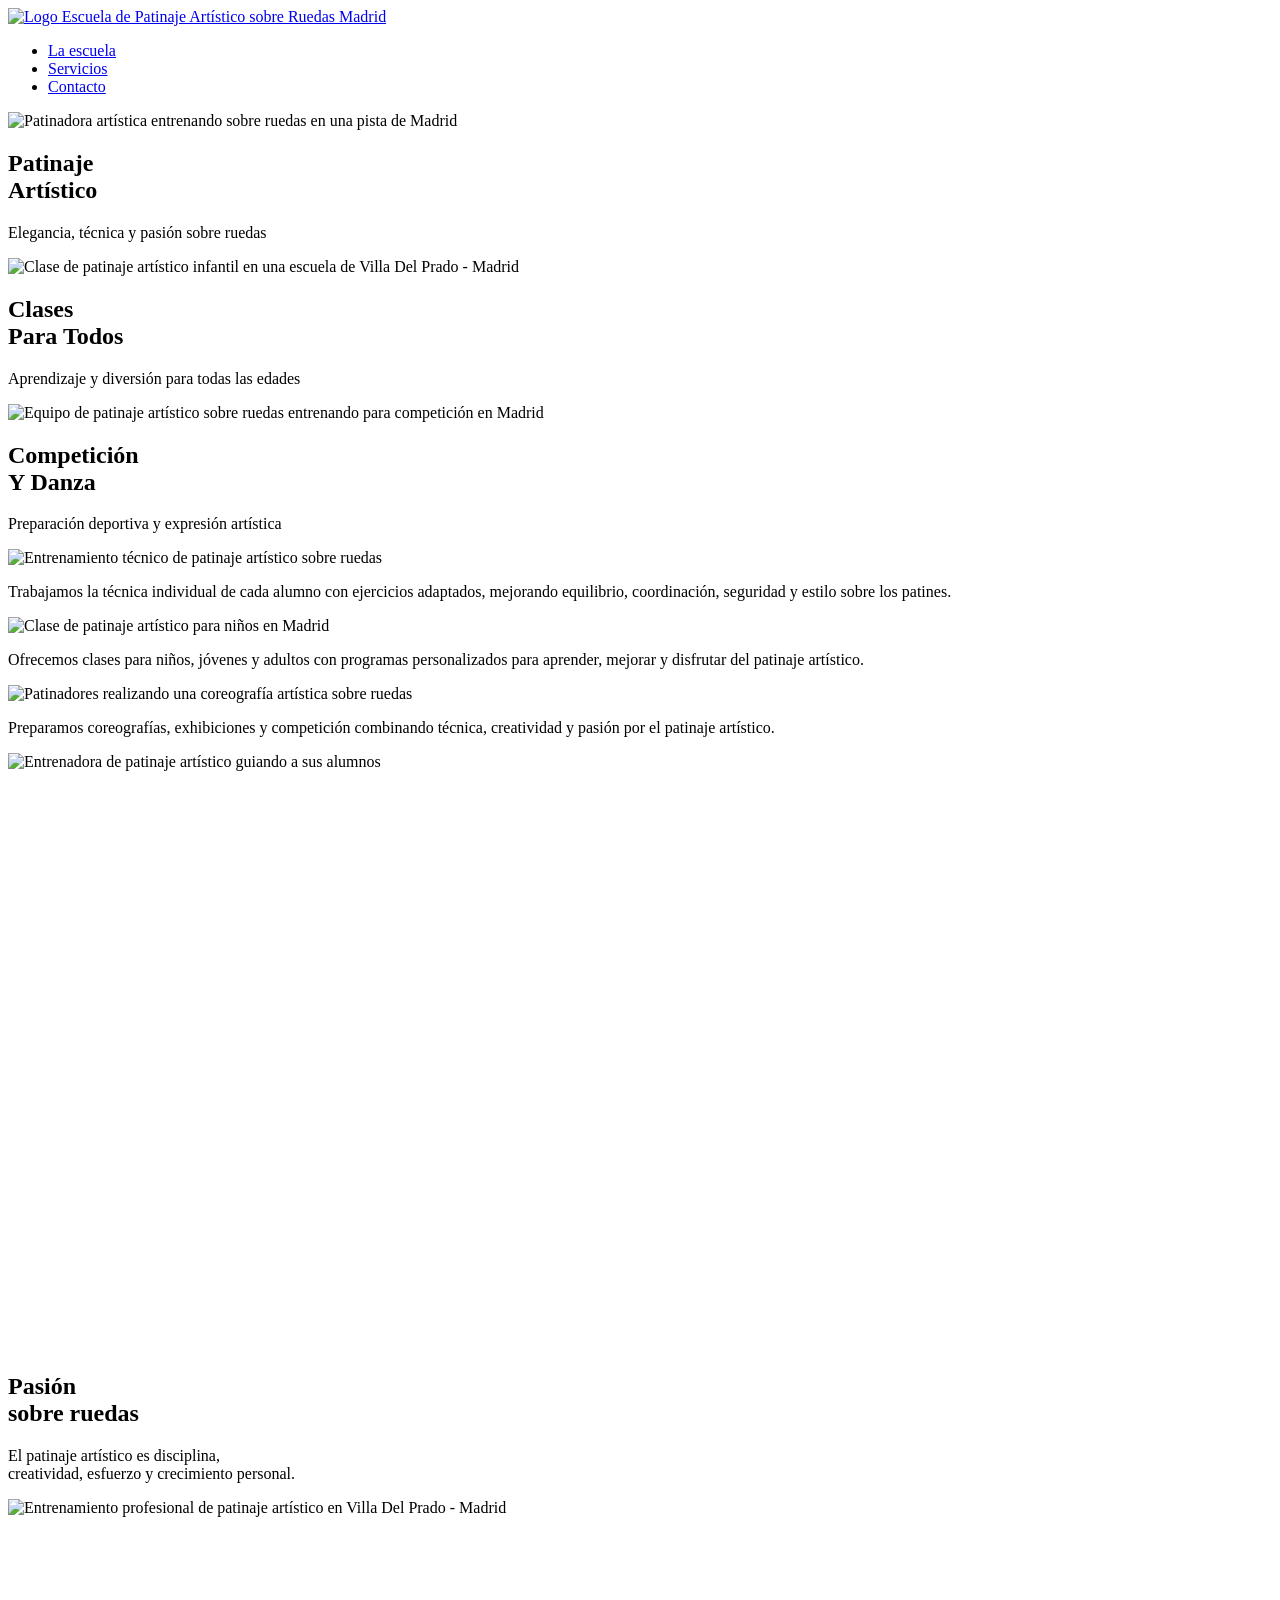
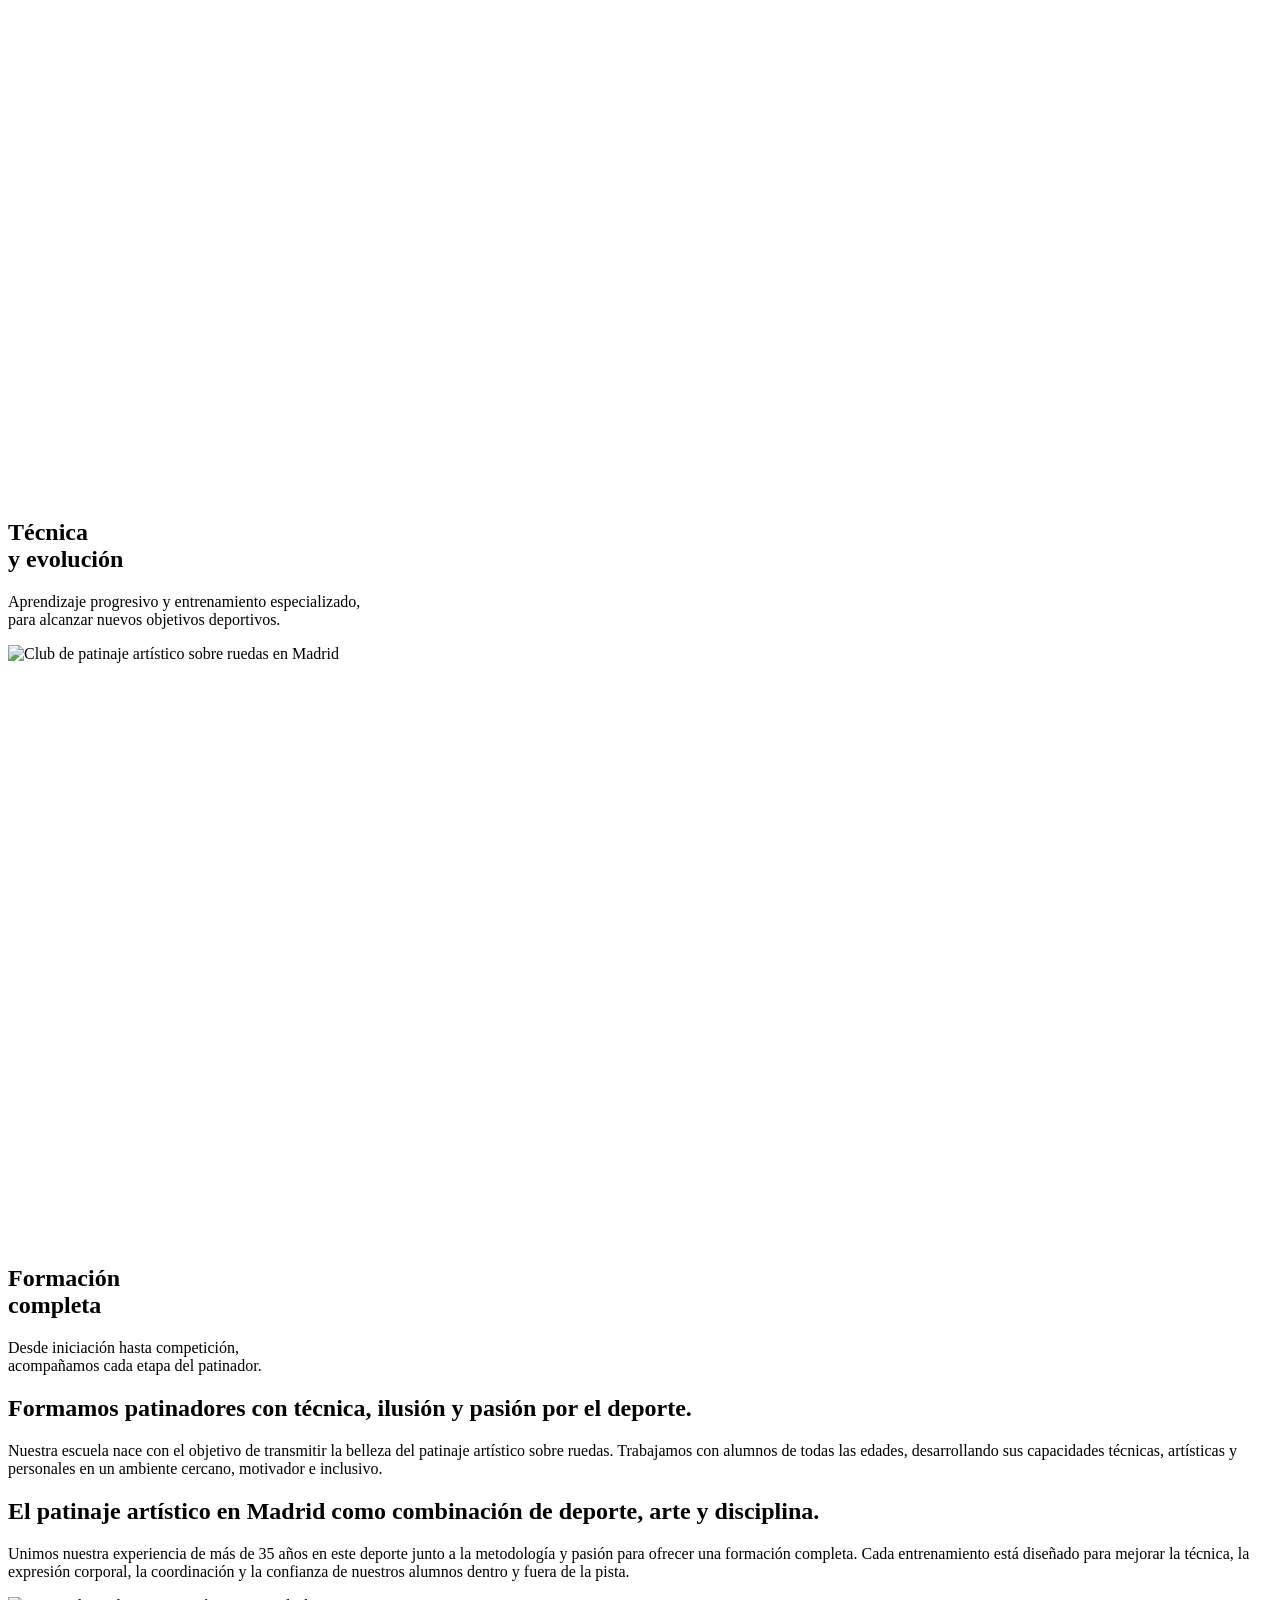
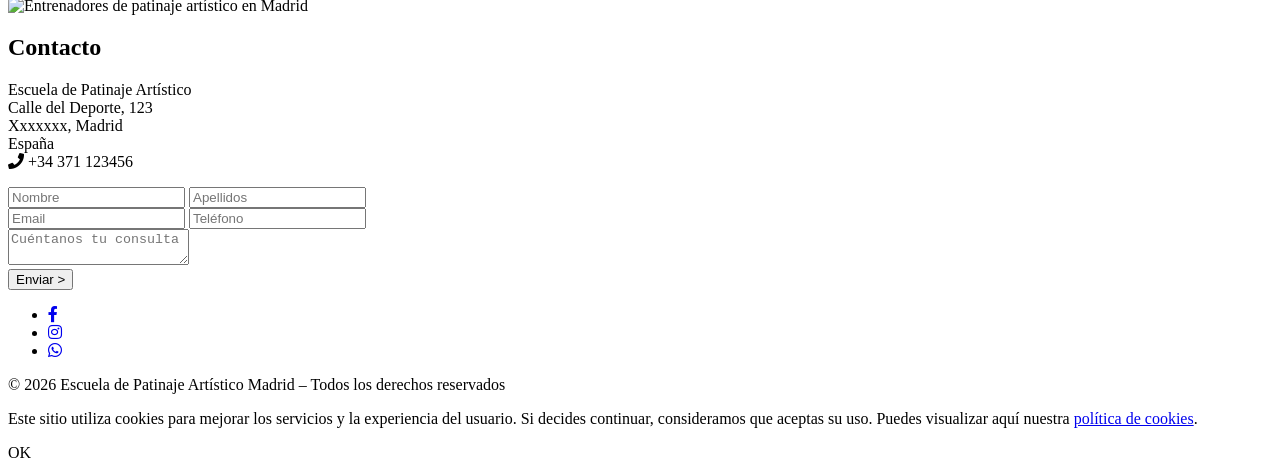
==== index.html @ 03739c68 "testi" ====
<!DOCTYPE html>
<html lang="es">

<head>
  <meta charset="UTF-8" />
  <meta name="description"
    content="Escuela de patinaje artístico sobre ruedas en Madrid especializada en clases para niños, jóvenes y adultos. Formación técnica, danza, competición y desarrollo deportivo en un ambiente profesional y familiar." />

  <!-- META TAG PER LINK      -->
  <meta property="og:title" content="Escuela de Patinaje Artístico sobre Ruedas - Madrid" />
  <meta property="og:description"
    content="Escuela de patinaje artístico sobre ruedas en Madrid especializada en clases para niños, jóvenes y adultos. Formación técnica, danza, competición y desarrollo deportivo." />

  <!-- Sostituisci questo con il link reale del tuo sito web -->
  <meta property="og:url" content="https://valentinocode.com/patinaje/" />

  <!-- Sostituisci questo con il link assoluto dell'immagine/logo che vuoi mostrare (Es. una foto 1200x630 pixel) -->
  <meta property="og:image"
    content="https://raw.githubusercontent.com/Vamusmart/patinaje/refs/heads/main/images/link_image.webp" />

  <meta property="og:type" content="website" />
  <meta property="og:image:type" content="image/webp" />
  <meta property="og:image:width" content="1200" />
  <meta property="og:image:height" content="630" />
  <!-- ========================================== -->

  <meta name="viewport" content="width=device-width, initial-scale=1.0" />
  <title>Escuela de Patinaje Artístico sobre Ruedas Madrid</title>
  <link rel="shortcut icon" type="image/x-icon" href="./images/logo.ico" />
  <link rel="preload" as="image" href="images/slide-one-768.webp" imagesrcset="
      images/slide-one-768.webp 768w,
      images/slide-one-1024.webp 1024w,
      images/slide-one-1440.webp 1440w
    " imagesizes="100vw" />
  <link rel="preload" href="/fonts/Gotham-Bold.woff2" as="font" type="font/woff2" crossorigin>
  <!-- font awesome icon socials cdn link  -->
  <link rel="stylesheet" href="https://cdnjs.cloudflare.com/ajax/libs/font-awesome/5.15.3/css/all.min.css" media="print"
    onload="this.media='all'">
  <noscript>
    <link rel="stylesheet" href="https://cdnjs.cloudflare.com/ajax/libs/font-awesome/5.15.3/css/all.min.css">
  </noscript> <!-- custom css file link  -->
  <link rel="stylesheet" href="css/style.css">
</head>

<body>
  <!-- header section starts  -->
  <header id="navbar">
    <a href="#" class="logo">
      <img src="./images/logo_white-185.webp" srcset="
        ./images/logo_white-185.webp 1x,
        ./images/logo_white-370.webp 2x
      " width="185" height="41" alt="Logo Escuela de Patinaje Artístico sobre Ruedas Madrid" loading="eager"
        fetchpriority="high" />
    </a>
    <ul class="nav-links">
      <li><a href="#we">La escuela</a></li>
      <li><a href="#weare">Servicios</a></li>
      <li><a href="#contactus">Contacto</a></li>
    </ul>
    <div class="burger">
      <div class="line1"></div>
      <div class="line2"></div>
      <div class="line3"></div>
    </div>
  </header>
  <!-- header section ends -->

  <!-- main content starts -->
  <main>
    <!-- home section starts  -->
    <section class="home" id="home">
      <h1 class="sr-only">
        Escuela de patinaje artístico sobre ruedas en Madrid especializada en clases para niños,
        jóvenes y adultos, entrenamiento técnico, danza, expresión artística y preparación para competición.
      </h1>
      <div class="content">

        <!-- slides section starts  -->
        <section class="features" id="features">
          <div class="slideshow-container slider-container">

            <!-- SLIDE 1 -->
            <div class="mySlides fade active" style="opacity:1; visibility:visible;">
              <picture>
                <source type="image/webp" fetchpriority="high" srcset="
            images/slide-one-768.webp 768w,
            images/slide-one-1024.webp 1024w,
            images/slide-one-1440.webp 1440w
          " sizes="(max-width: 480px) 100vw,
                 (max-width: 1024px) 768px,
                 1440px" fetchpriority="high" />
                <img src="images/slide-one-1024.webp"
                  alt="Patinadora artística entrenando sobre ruedas en una pista de Madrid" width="1440" height="798"
                  fetchpriority="high" decoding="async" loading="eager" />
              </picture>
              <div class="text">
                <h2 class="titolo-stile">Patinaje<br /><span>Artístico</span></h2>
                <p class="testo-stile">Elegancia, técnica y pasión sobre ruedas</p>
              </div>
            </div>

            <!-- SLIDE 2 -->
            <div class="mySlides fade">
              <picture>
                <source type="image/webp" srcset="
            images/slide-two-768.webp 768w, 
            images/slide-two-1024.webp 1024w,
            images/slide-two-1440.webp 1440w
          " sizes="(max-width: 768px) 100vw,
                 (max-width: 1024px) 90vw,
                 900px" />
                <img src="images/slide-two-1024.webp"
                  alt="Clase de patinaje artístico infantil en una escuela de Villa Del Prado - Madrid" width="1440"
                  height="798" loading="lazy" />
              </picture>
              <div class="text">
                <h2 class="titolo-stile">Clases<br><span>Para Todos</span></h2>
                <p class="testo-stile">Aprendizaje y diversión para todas las edades</p>
              </div>
            </div>

            <!-- SLIDE 3 -->
            <div class="mySlides fade">
              <picture>
                <source type="image/webp" srcset="
            images/slide-three-768.webp 768w,
            images/slide-three-1024.webp 1024w,
            images/slide-three-1440.webp 1440w
          " sizes="(max-width: 768px) 100vw,
                 (max-width: 1024px) 90vw,
                 900px" />
                <img src="images/slide-three-1024.webp"
                  alt="Equipo de patinaje artístico sobre ruedas entrenando para competición en Madrid" width="1440"
                  height="798" fetchpriority="high" />
              </picture>
              <div class="text">
                <h2 class="titolo-stile">Competición<br><span>Y Danza</span></h2>
                <p class="testo-stile">Preparación deportiva y expresión artística</p>
              </div>
            </div>

            <!-- DOTS -->
            <div class="box-circles">
              <span class="dot" onclick="currentSlide(1)"></span>
              <span class="dot" onclick="currentSlide(2)"></span>
              <span class="dot" onclick="currentSlide(3)"></span>
            </div>

          </div>
        </section>
        <!-- slides section ends -->

        <!-- card section starts  -->
        <section class="card" id="card">
          <div class="box-container">
            <div class="box">
              <div class="box-pic">
                <picture>
                  <source srcset="./images/card-one.webp" type="image/webp" />
                  <img width="480" height="240" src="./images/card-one.jpg"
                    alt="Entrenamiento técnico de patinaje artístico sobre ruedas" loading="lazy" />
                </picture>
              </div>
              <div class="box-text">
                <p>Trabajamos la técnica individual de cada alumno con ejercicios adaptados,
                  mejorando equilibrio, coordinación, seguridad y estilo sobre los patines.
                </p>
              </div>
            </div>
            <div class="box">
              <div class="box-pic">
                <picture>
                  <source srcset="./images/card-two.webp" type="image/webp" />
                  <img width="480" height="240" src="./images/card-two.jpg"
                    alt="Clase de patinaje artístico para niños en Madrid" loading="lazy" />
                </picture>
              </div>
              <div class="box-text">
                <p>Ofrecemos clases para niños, jóvenes y adultos con programas personalizados
                  para aprender, mejorar y disfrutar del patinaje artístico.</p>
              </div>
            </div>
            <div class="box">
              <div class="box-pic">
                <picture>
                  <source srcset="./images/card-three.webp" type="image/webp" />
                  <img width="480" height="240" src="./images/card-three.jpg"
                    alt="Patinadores realizando una coreografía artística sobre ruedas" loading="lazy" />
                </picture>
              </div>
              <div class="box-text">
                <p>Preparamos coreografías, exhibiciones y competición combinando técnica,
                  creatividad y pasión por el patinaje artístico.</p>
              </div>
            </div>
          </div>
        </section>
        <!-- card section ends -->

        <!-- about columns section starts  -->
        <section class="about">
          <div class="column" id="weare">
            <div class="image">
              <picture>
                <source type="image/webp" srcset="
          images/banner-one-480.webp   480w,
          images/banner-one-768.webp   768w,
          images/banner-one-1440.webp 1440w
        " sizes="(max-width: 480px) 100vw, (max-width: 1024px) 768px, 1440px" />
                <img src="images/banner-one.jpg" alt="Entrenadora de patinaje artístico guiando a sus alumnos"
                  loading="lazy" width="1440" height="600" style="display: block" />
              </picture>
            </div>
            <div class="content">
              <h2 class="heading">Pasión<br />sobre ruedas</h2>
              <p>El patinaje artístico es disciplina,<br />
                <span>
                  creatividad, esfuerzo y crecimiento personal.</span>
              </p>
            </div>
          </div>

          <div class="column" id="wedo">
            <div class="image">
              <picture>
                <source type="image/webp" srcset="
          images/banner-two-480.webp   480w,
          images/banner-two-768.webp   768w,
          images/banner-two-1440.webp 1440w
        " sizes="(max-width: 480px) 100vw, (max-width: 1024px) 768px, 1440px" />
                <img src="images/banner-two.jpg"
                  alt="Entrenamiento profesional de patinaje artístico en Villa Del Prado - Madrid" loading="lazy"
                  width="1440" height="600" style="display: block" />
              </picture>
            </div>
            <div class="content">
              <h2 class="heading">Técnica<br />y evolución</h2>
              <p class="testo-wedo">Aprendizaje progresivo y entrenamiento especializado,<br />
                <span>
                  para alcanzar nuevos objetivos deportivos.</span>
              </p>
            </div>
          </div>

          <div class="column" id="careers">
            <div class="image">
              <picture>
                <source type="image/webp" srcset="
          images/banner-three-480.webp   480w,
          images/banner-three-768.webp   768w,
          images/banner-three-1440.webp 1440w
        " sizes="(max-width: 480px) 100vw, (max-width: 1024px) 768px, 1440px" />
                <img src="images/banner-three.jpg" alt="Club de patinaje artístico sobre ruedas en Madrid"
                  loading="lazy" width="1440" height="600" style="display: block" />
              </picture>
            </div>
            <div class="content">
              <h2 class="heading">Formación<br />completa</h2>
              <p>Desde iniciación hasta competición,<br />
                <span>
                  acompañamos cada etapa del patinador.</span>
              </p>
            </div>
          </div>
        </section>
        <!-- about columns section ends -->

        <!-- We section starts  -->
        <section class="container-ajx" id="we">
          <div class="flex-ajx">
            <section class="colajx mainajx">
              <div id="update">
                <h2>Formamos patinadores con técnica, ilusión y pasión por el deporte.
                </h2>
                <p>Nuestra escuela nace con el objetivo de transmitir la belleza del patinaje
                  artístico sobre ruedas. Trabajamos con alumnos de todas las edades,
                  desarrollando sus capacidades técnicas, artísticas y personales en un ambiente
                  cercano, motivador e inclusivo.
                </p>

                <h2>El patinaje artístico en Madrid como combinación de deporte, arte y disciplina.
                </h2>
                <p>Unimos nuestra experiencia de más de 35 años en este deporte junto a la metodología y pasión para ofrecer una formación completa.
                  Cada entrenamiento está diseñado para mejorar la técnica, la expresión corporal,
                  la coordinación y la confianza de nuestros alumnos dentro y fuera de la pista.</p>
              </div>
            </section>
            <aside class="colajx sidebar">
              <div class="image">
                <picture>
                  <source srcset="images/company.webp" type="image/webp" />
                  <img width="1440" height="600" src="images/company.jpg"
                    alt="Entrenadores de patinaje artístico en Madrid" loading="lazy" decoding="async" />
                </picture>
              </div>
            </aside>
          </div>
        </section>
        <!-- we are section ends -->

        <!-- contactUs section starts  -->
        <section class="contact" id="contactus">
          <div class="column">
            <div class="content">
              <h2 class="heading">Contacto</h2>
              <p>Escuela de Patinaje Artístico<br />
                <span>Calle del Deporte, 123</span><br />
                <span>Xxxxxxx, Madrid</span><br />
                <span>España</span><br />
                <span><i class="fa fa-phone"></i> +34 371 123456</span>
              </p>
            </div>
            <form autocomplete="on" name="contact-form" action="https://formsubmit.co/c38f33a49534356b8013b7cba85e7b29"
              method="POST">
              <input type="hidden" name="_captcha" value="false" />
              <input type="hidden" name="_next" value="https://valentinocode.com/patinaje/" />

              <div class="container">
                <div id="display_message"></div>

                <div class="login">
                  <input type="text" name="Nome" placeholder="Nombre" class="input" id="firstname" aria-label="Nome"
                    autocomplete="given-name" required />
                  <input type="text" name="Cognome" placeholder="Apellidos" class="input" id="lastname"
                    aria-label="Cognome" autocomplete="family-name" required />
                </div>

                <div class="email">
                  <input type="email" name="Email" placeholder="Email" class="input" id="email" aria-label="Email"
                    autocomplete="email" required />
                  <input type="tel" name="Telefono" placeholder="Teléfono" class="input" id="phone"
                    aria-label="Telefono" autocomplete="tel" required />
                  <input type="hidden" name="_subject" value="Nuevo mensaje - Escuela de Patinaje Artístico Madrid" />
                </div>

                <div class="msg">
                  <textarea class="area" name="Messaggio" placeholder="Cuéntanos tu consulta" id="message"
                    aria-label="Messaggio" autocomplete="off" required></textarea>
                </div>

                <div>
                  <button class="btn" type="submit" aria-label="Invia form contatti" onclick="sendContact();">Enviar
                    ></button>
                </div>
              </div>
            </form>
          </div>
      </div>
      </form>
      </div>
    </section>
    <!-- contact section ends -->

    </div>
    </section>
    <!-- home section ends -->
  </main>
  <!-- main content ends -->

  <!-- footer starts -->
  <div class="footer">
    <div class="box-container">
      <ul class="socials">
        <li>
          <a href="https://www.facebook.com/" title="Facebook" aria-label="Facebook" target="_blank"><i
              class="fab fa-facebook-f"></i></a>
        </li>
        <li>
          <a href="https://www.instagram.com/" title="Instagram" aria-label="Instagram" target="_blank"><i
              class="fab fa-instagram"></i></a>
        </li>
        <li>
          <a href="https://wa.me/+393793525844" title="WhatsApp" aria-label="WhatsApp" target="_blank"><i
              class="fab fa-whatsapp"></i></a>
        </li>
      </ul>
      <p class="footer-info">© 2026 Escuela de Patinaje Artístico Madrid – Todos los derechos reservados
      </p>
    </div>
  </div>
  <!-- footer ends -->

  <!-- CookiePolicy starts -->
  <div class="wrapper">
    <div id="consent-popup" class="hidden">
      <p>
        Este sitio utiliza cookies para mejorar los servicios y la experiencia del usuario. Si decides continuar,
        consideramos que aceptas su uso. Puedes visualizar aquí nuestra <a href="cookie-policy.html">política de
          cookies</a>.
      </p>
      <div class="item">
        <a id="accept" type="button">OK</a>
      </div>
    </div>
  </div>
  <!-- CookiePolicy ends -->

  <!-- JavaScript section start -->
  <script src="main.js" defer></script>
  <!-- JavaScript section end -->

</body>

</html>
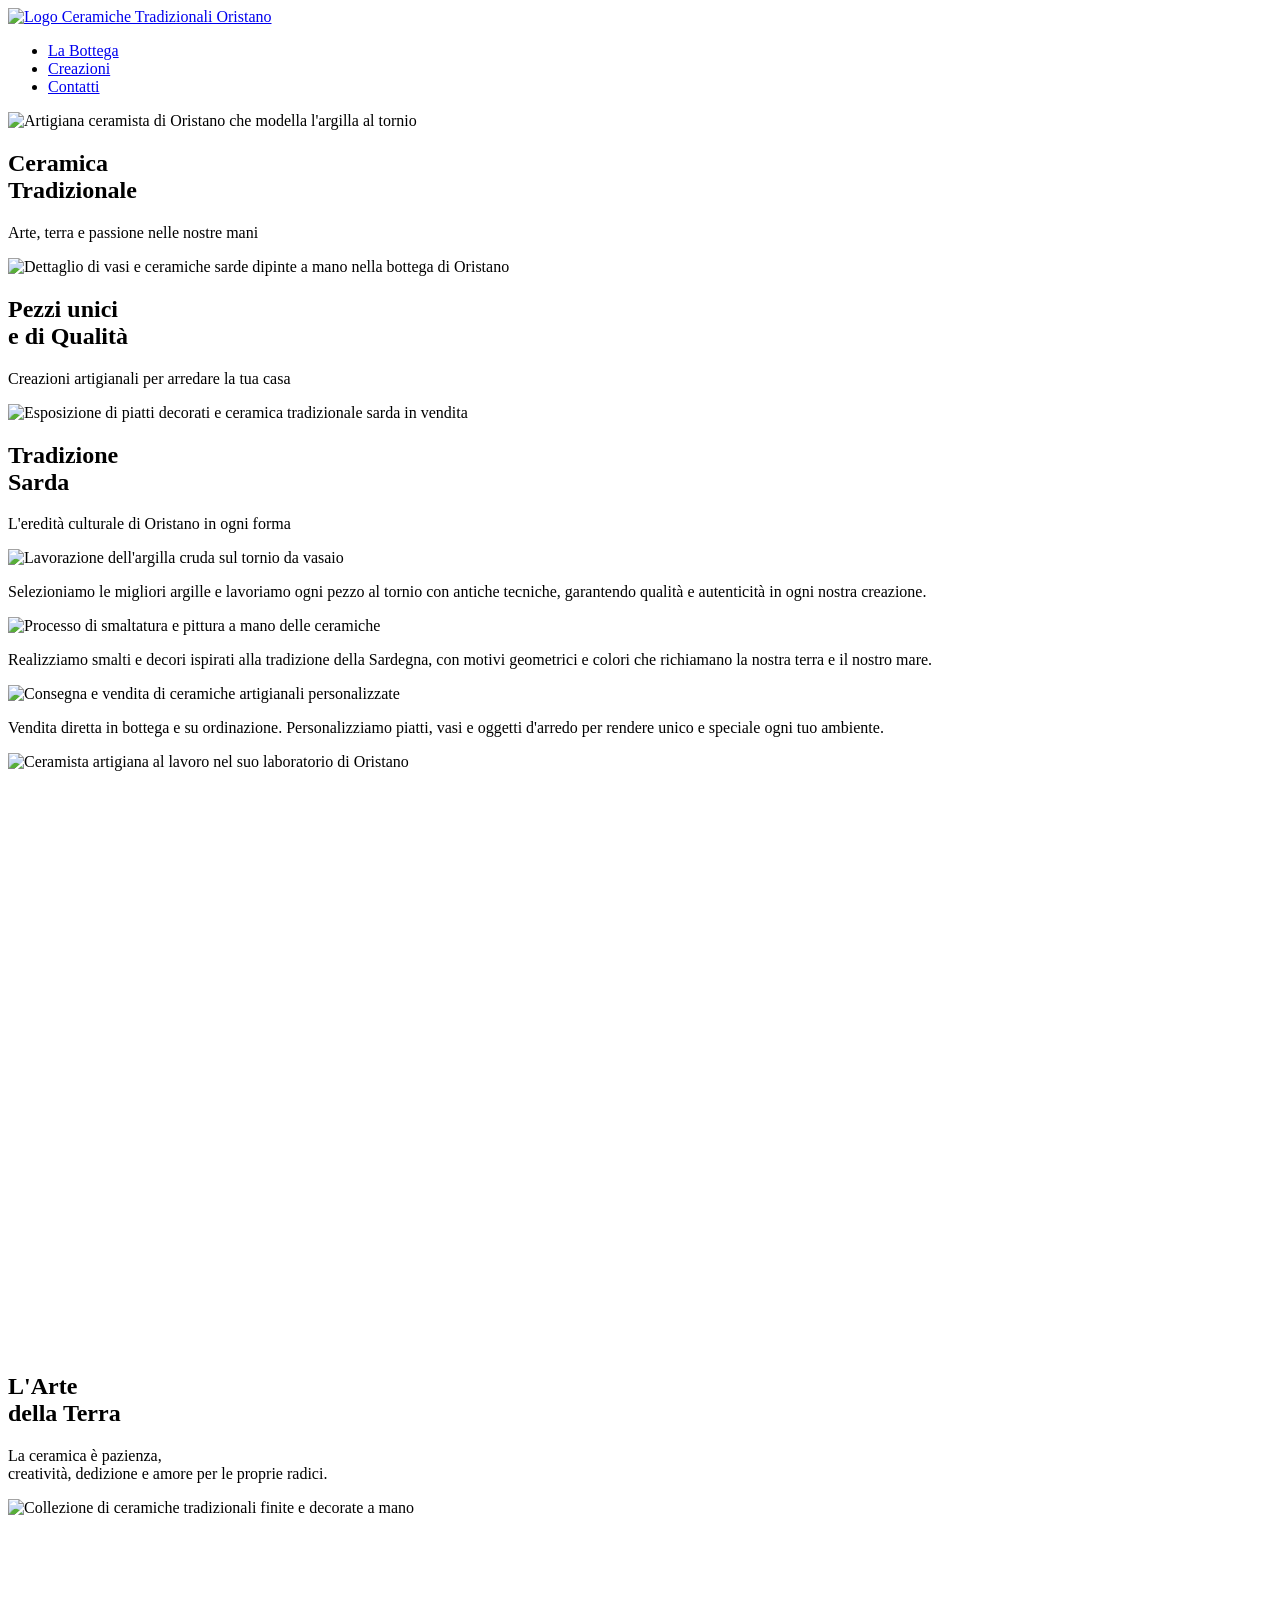
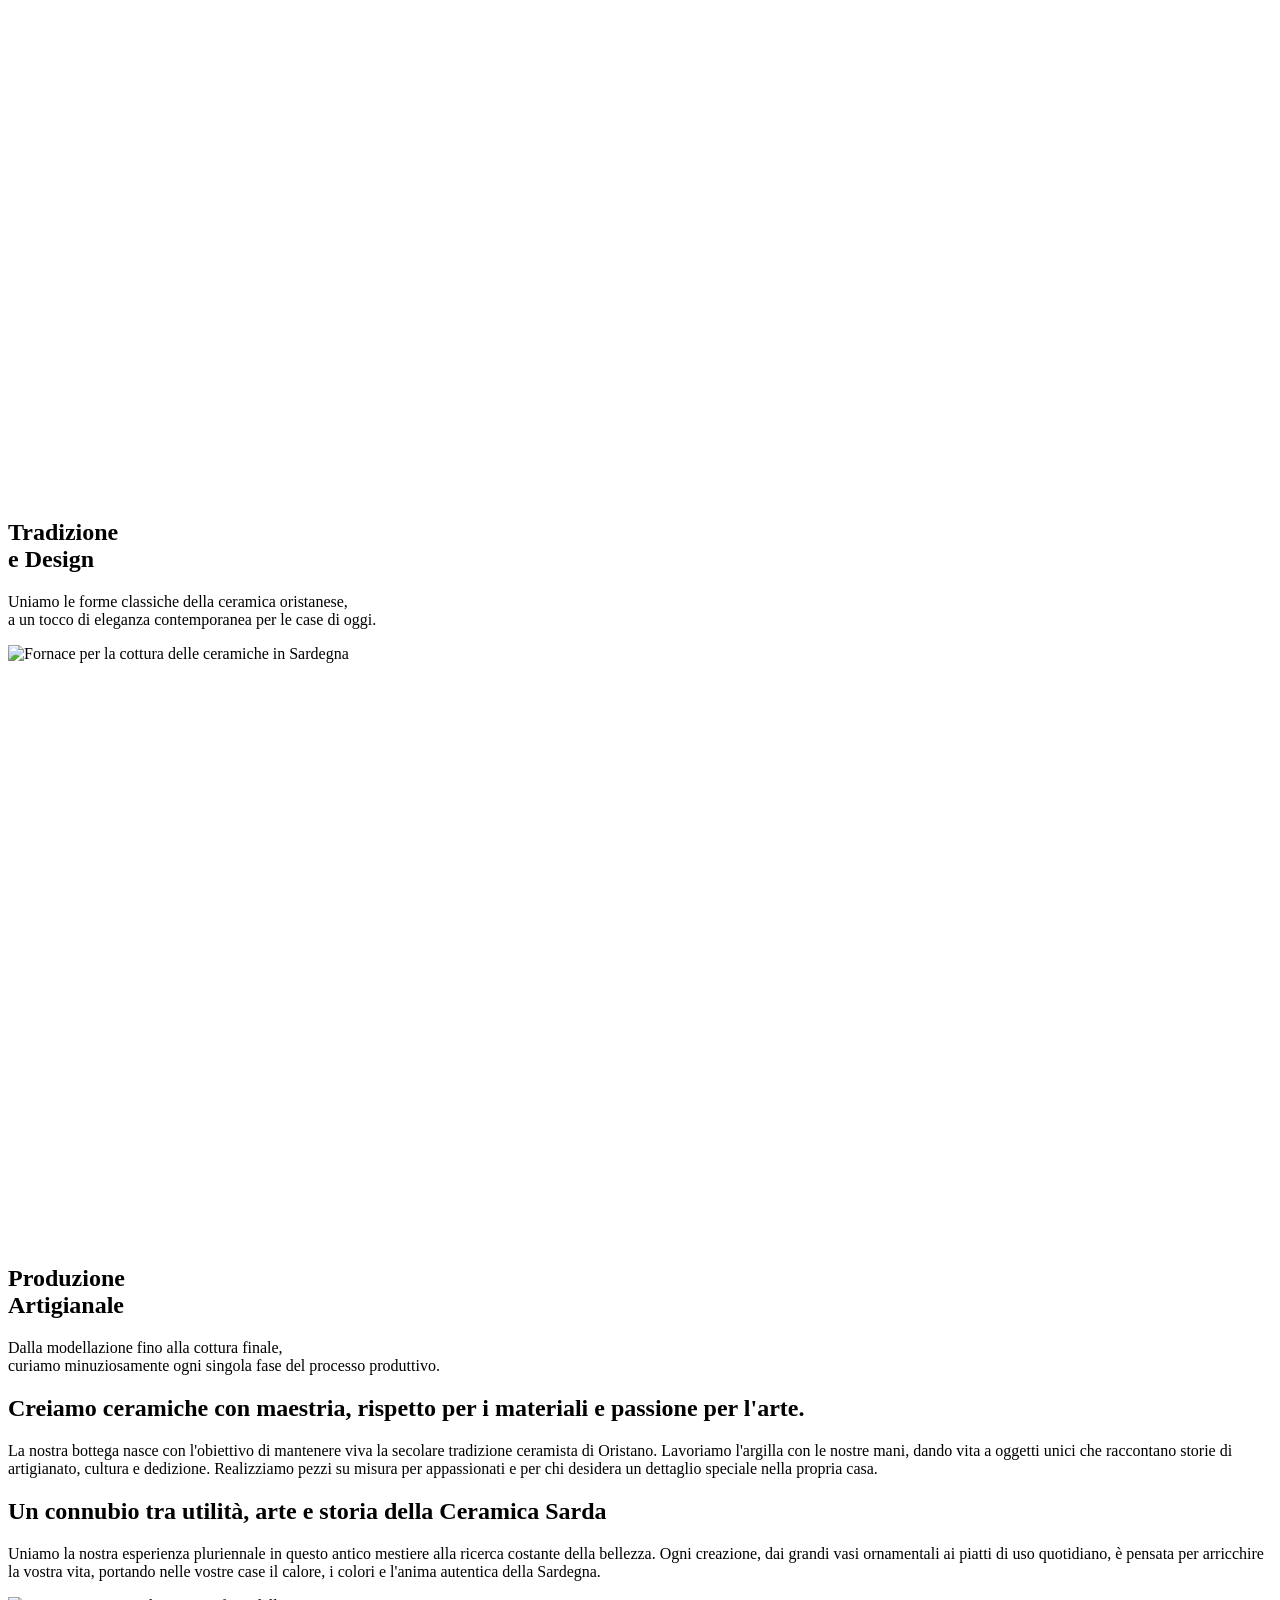
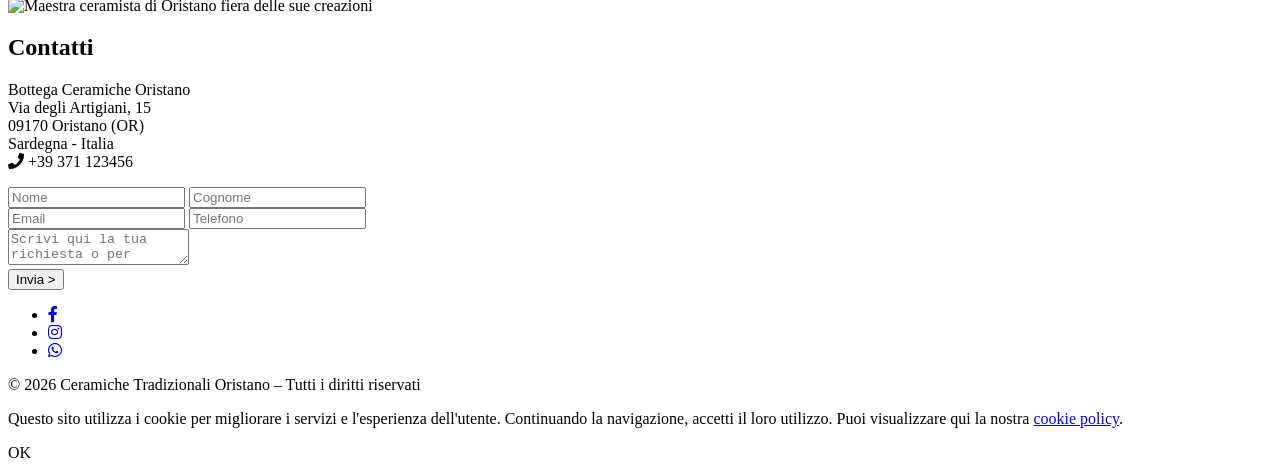
==== commit faf91e1d: "First Commit" ====
--- a/index.html
+++ b/index.html
@@ -1,18 +1,18 @@
 <!DOCTYPE html>
-<html lang="es">
+<html lang="it">
 
 <head>
   <meta charset="UTF-8" />
   <meta name="description"
-    content="Escuela de patinaje artístico sobre ruedas en Madrid especializada en clases para niños, jóvenes y adultos. Formación técnica, danza, competición y desarrollo deportivo en un ambiente profesional y familiar." />
+    content="Bottega di ceramica a Oristano specializzata nella produzione e vendita di ceramiche tradizionali sarde. Creazioni artigianali uniche, vasi e oggetti d'arte fatti a mano." />
 
   <!-- META TAG PER LINK      -->
-  <meta property="og:title" content="Escuela de Patinaje Artístico sobre Ruedas - Madrid" />
+  <meta property="og:title" content="Ceramiche Tradizionali Oristano - Bottega Artigiana" />
   <meta property="og:description"
-    content="Escuela de patinaje artístico sobre ruedas en Madrid especializada en clases para niños, jóvenes y adultos. Formación técnica, danza, competición y desarrollo deportivo." />
+    content="Scopri le nostre ceramiche tradizionali sarde realizzate a mano a Oristano. Pezzi unici per l'arredo e la tavola, unendo storia e design artigianale." />
 
   <!-- Sostituisci questo con il link reale del tuo sito web -->
-  <meta property="og:url" content="https://valentinocode.com/patinaje/" />
+  <meta property="og:url" content="https://valentinocode.com/ceramica/" />
 
   <!-- Sostituisci questo con il link assoluto dell'immagine/logo che vuoi mostrare (Es. una foto 1200x630 pixel) -->
   <meta property="og:image"
@@ -25,7 +25,7 @@
   <!-- ========================================== -->
 
   <meta name="viewport" content="width=device-width, initial-scale=1.0" />
-  <title>Escuela de Patinaje Artístico sobre Ruedas Madrid</title>
+  <title>Ceramiche Tradizionali Oristano | Bottega Artigiana</title>
   <link rel="shortcut icon" type="image/x-icon" href="./images/logo.ico" />
   <link rel="preload" as="image" href="images/slide-one-768.webp" imagesrcset="
       images/slide-one-768.webp 768w,
@@ -49,13 +49,13 @@
       <img src="./images/logo_white-185.webp" srcset="
         ./images/logo_white-185.webp 1x,
         ./images/logo_white-370.webp 2x
-      " width="185" height="41" alt="Logo Escuela de Patinaje Artístico sobre Ruedas Madrid" loading="eager"
+      " width="185" height="41" alt="Logo Ceramiche Tradizionali Oristano" loading="eager"
         fetchpriority="high" />
     </a>
     <ul class="nav-links">
-      <li><a href="#we">La escuela</a></li>
-      <li><a href="#weare">Servicios</a></li>
-      <li><a href="#contactus">Contacto</a></li>
+      <li><a href="#we">La Bottega</a></li>
+      <li><a href="#weare">Creazioni</a></li>
+      <li><a href="#contactus">Contatti</a></li>
     </ul>
     <div class="burger">
       <div class="line1"></div>
@@ -70,8 +70,7 @@
     <!-- home section starts  -->
     <section class="home" id="home">
       <h1 class="sr-only">
-        Escuela de patinaje artístico sobre ruedas en Madrid especializada en clases para niños,
-        jóvenes y adultos, entrenamiento técnico, danza, expresión artística y preparación para competición.
+        Bottega artigiana di ceramica a Oristano, specializzata nella produzione e vendita di ceramiche tradizionali sarde, vasi, piatti decorati e sculture in terracotta.
       </h1>
       <div class="content">
 
@@ -90,12 +89,12 @@
                  (max-width: 1024px) 768px,
                  1440px" fetchpriority="high" />
                 <img src="images/slide-one-1024.webp"
-                  alt="Patinadora artística entrenando sobre ruedas en una pista de Madrid" width="1440" height="798"
+                  alt="Artigiana ceramista di Oristano che modella l'argilla al tornio" width="1440" height="798"
                   fetchpriority="high" decoding="async" loading="eager" />
               </picture>
               <div class="text">
-                <h2 class="titolo-stile">Patinaje<br /><span>Artístico</span></h2>
-                <p class="testo-stile">Elegancia, técnica y pasión sobre ruedas</p>
+                <h2 class="titolo-stile">Ceramica<br /><span>Tradizionale</span></h2>
+                <p class="testo-stile">Arte, terra e passione nelle nostre mani</p>
               </div>
             </div>
 
@@ -110,12 +109,12 @@
                  (max-width: 1024px) 90vw,
                  900px" />
                 <img src="images/slide-two-1024.webp"
-                  alt="Clase de patinaje artístico infantil en una escuela de Villa Del Prado - Madrid" width="1440"
+                  alt="Dettaglio di vasi e ceramiche sarde dipinte a mano nella bottega di Oristano" width="1440"
                   height="798" loading="lazy" />
               </picture>
               <div class="text">
-                <h2 class="titolo-stile">Clases<br><span>Para Todos</span></h2>
-                <p class="testo-stile">Aprendizaje y diversión para todas las edades</p>
+                <h2 class="titolo-stile">Pezzi unici<br><span>e di Qualità</span></h2>
+                <p class="testo-stile">Creazioni artigianali per arredare la tua casa</p>
               </div>
             </div>
 
@@ -130,12 +129,12 @@
                  (max-width: 1024px) 90vw,
                  900px" />
                 <img src="images/slide-three-1024.webp"
-                  alt="Equipo de patinaje artístico sobre ruedas entrenando para competición en Madrid" width="1440"
+                  alt="Esposizione di piatti decorati e ceramica tradizionale sarda in vendita" width="1440"
                   height="798" fetchpriority="high" />
               </picture>
               <div class="text">
-                <h2 class="titolo-stile">Competición<br><span>Y Danza</span></h2>
-                <p class="testo-stile">Preparación deportiva y expresión artística</p>
+                <h2 class="titolo-stile">Tradizione<br><span>Sarda</span></h2>
+                <p class="testo-stile">L'eredità culturale di Oristano in ogni forma</p>
               </div>
             </div>
 
@@ -158,12 +157,11 @@
                 <picture>
                   <source srcset="./images/card-one.webp" type="image/webp" />
                   <img width="480" height="240" src="./images/card-one.jpg"
-                    alt="Entrenamiento técnico de patinaje artístico sobre ruedas" loading="lazy" />
+                    alt="Lavorazione dell'argilla cruda sul tornio da vasaio" loading="lazy" />
                 </picture>
               </div>
               <div class="box-text">
-                <p>Trabajamos la técnica individual de cada alumno con ejercicios adaptados,
-                  mejorando equilibrio, coordinación, seguridad y estilo sobre los patines.
+                <p>Selezioniamo le migliori argille e lavoriamo ogni pezzo al tornio con antiche tecniche, garantendo qualità e autenticità in ogni nostra creazione.
                 </p>
               </div>
             </div>
@@ -172,12 +170,11 @@
                 <picture>
                   <source srcset="./images/card-two.webp" type="image/webp" />
                   <img width="480" height="240" src="./images/card-two.jpg"
-                    alt="Clase de patinaje artístico para niños en Madrid" loading="lazy" />
+                    alt="Processo di smaltatura e pittura a mano delle ceramiche" loading="lazy" />
                 </picture>
               </div>
               <div class="box-text">
-                <p>Ofrecemos clases para niños, jóvenes y adultos con programas personalizados
-                  para aprender, mejorar y disfrutar del patinaje artístico.</p>
+                <p>Realizziamo smalti e decori ispirati alla tradizione della Sardegna, con motivi geometrici e colori che richiamano la nostra terra e il nostro mare.</p>
               </div>
             </div>
             <div class="box">
@@ -185,12 +182,11 @@
                 <picture>
                   <source srcset="./images/card-three.webp" type="image/webp" />
                   <img width="480" height="240" src="./images/card-three.jpg"
-                    alt="Patinadores realizando una coreografía artística sobre ruedas" loading="lazy" />
+                    alt="Consegna e vendita di ceramiche artigianali personalizzate" loading="lazy" />
                 </picture>
               </div>
               <div class="box-text">
-                <p>Preparamos coreografías, exhibiciones y competición combinando técnica,
-                  creatividad y pasión por el patinaje artístico.</p>
+                <p>Vendita diretta in bottega e su ordinazione. Personalizziamo piatti, vasi e oggetti d'arredo per rendere unico e speciale ogni tuo ambiente.</p>
               </div>
             </div>
           </div>
@@ -207,15 +203,15 @@
           images/banner-one-768.webp   768w,
           images/banner-one-1440.webp 1440w
         " sizes="(max-width: 480px) 100vw, (max-width: 1024px) 768px, 1440px" />
-                <img src="images/banner-one.jpg" alt="Entrenadora de patinaje artístico guiando a sus alumnos"
+                <img src="images/banner-one.jpg" alt="Ceramista artigiana al lavoro nel suo laboratorio di Oristano"
                   loading="lazy" width="1440" height="600" style="display: block" />
               </picture>
             </div>
             <div class="content">
-              <h2 class="heading">Pasión<br />sobre ruedas</h2>
-              <p>El patinaje artístico es disciplina,<br />
+              <h2 class="heading">L'Arte<br />della Terra</h2>
+              <p>La ceramica è pazienza,<br />
                 <span>
-                  creatividad, esfuerzo y crecimiento personal.</span>
+                  creatività, dedizione e amore per le proprie radici.</span>
               </p>
             </div>
           </div>
@@ -229,15 +225,15 @@
           images/banner-two-1440.webp 1440w
         " sizes="(max-width: 480px) 100vw, (max-width: 1024px) 768px, 1440px" />
                 <img src="images/banner-two.jpg"
-                  alt="Entrenamiento profesional de patinaje artístico en Villa Del Prado - Madrid" loading="lazy"
+                  alt="Collezione di ceramiche tradizionali finite e decorate a mano" loading="lazy"
                   width="1440" height="600" style="display: block" />
               </picture>
             </div>
             <div class="content">
-              <h2 class="heading">Técnica<br />y evolución</h2>
-              <p class="testo-wedo">Aprendizaje progresivo y entrenamiento especializado,<br />
+              <h2 class="heading">Tradizione<br />e Design</h2>
+              <p class="testo-wedo">Uniamo le forme classiche della ceramica oristanese,<br />
                 <span>
-                  para alcanzar nuevos objetivos deportivos.</span>
+                  a un tocco di eleganza contemporanea per le case di oggi.</span>
               </p>
             </div>
           </div>
@@ -250,15 +246,15 @@
           images/banner-three-768.webp   768w,
           images/banner-three-1440.webp 1440w
         " sizes="(max-width: 480px) 100vw, (max-width: 1024px) 768px, 1440px" />
-                <img src="images/banner-three.jpg" alt="Club de patinaje artístico sobre ruedas en Madrid"
+                <img src="images/banner-three.jpg" alt="Fornace per la cottura delle ceramiche in Sardegna"
                   loading="lazy" width="1440" height="600" style="display: block" />
               </picture>
             </div>
             <div class="content">
-              <h2 class="heading">Formación<br />completa</h2>
-              <p>Desde iniciación hasta competición,<br />
+              <h2 class="heading">Produzione<br />Artigianale</h2>
+              <p>Dalla modellazione fino alla cottura finale,<br />
                 <span>
-                  acompañamos cada etapa del patinador.</span>
+                  curiamo minuziosamente ogni singola fase del processo produttivo.</span>
               </p>
             </div>
           </div>
@@ -270,19 +266,14 @@
           <div class="flex-ajx">
             <section class="colajx mainajx">
               <div id="update">
-                <h2>Formamos patinadores con técnica, ilusión y pasión por el deporte.
+                <h2>Creiamo ceramiche con maestria, rispetto per i materiali e passione per l'arte.
                 </h2>
-                <p>Nuestra escuela nace con el objetivo de transmitir la belleza del patinaje
-                  artístico sobre ruedas. Trabajamos con alumnos de todas las edades,
-                  desarrollando sus capacidades técnicas, artísticas y personales en un ambiente
-                  cercano, motivador e inclusivo.
+                <p>La nostra bottega nasce con l'obiettivo di mantenere viva la secolare tradizione ceramista di Oristano. Lavoriamo l'argilla con le nostre mani, dando vita a oggetti unici che raccontano storie di artigianato, cultura e dedizione. Realizziamo pezzi su misura per appassionati e per chi desidera un dettaglio speciale nella propria casa.
                 </p>
 
-                <h2>El patinaje artístico en Madrid como combinación de deporte, arte y disciplina.
+                <h2>Un connubio tra utilità, arte e storia della Ceramica Sarda</h2>
                 </h2>
-                <p>Unimos nuestra experiencia de más de 35 años en este deporte junto a la metodología y pasión para ofrecer una formación completa.
-                  Cada entrenamiento está diseñado para mejorar la técnica, la expresión corporal,
-                  la coordinación y la confianza de nuestros alumnos dentro y fuera de la pista.</p>
+                <p>Uniamo la nostra esperienza pluriennale in questo antico mestiere alla ricerca costante della bellezza. Ogni creazione, dai grandi vasi ornamentali ai piatti di uso quotidiano, è pensata per arricchire la vostra vita, portando nelle vostre case il calore, i colori e l'anima autentica della Sardegna.</p>
               </div>
             </section>
             <aside class="colajx sidebar">
@@ -290,7 +281,7 @@
                 <picture>
                   <source srcset="images/company.webp" type="image/webp" />
                   <img width="1440" height="600" src="images/company.jpg"
-                    alt="Entrenadores de patinaje artístico en Madrid" loading="lazy" decoding="async" />
+                    alt="Maestra ceramista di Oristano fiera delle sue creazioni" loading="lazy" decoding="async" />
                 </picture>
               </div>
             </aside>
@@ -302,44 +293,44 @@
         <section class="contact" id="contactus">
           <div class="column">
             <div class="content">
-              <h2 class="heading">Contacto</h2>
-              <p>Escuela de Patinaje Artístico<br />
-                <span>Calle del Deporte, 123</span><br />
-                <span>Xxxxxxx, Madrid</span><br />
-                <span>España</span><br />
-                <span><i class="fa fa-phone"></i> +34 371 123456</span>
+              <h2 class="heading">Contatti</h2>
+              <p>Bottega Ceramiche Oristano<br />
+                <span>Via degli Artigiani, 15</span><br />
+                <span>09170 Oristano (OR)</span><br />
+                <span>Sardegna - Italia</span><br />
+                <span><i class="fa fa-phone"></i> +39 371 123456</span>
               </p>
             </div>
             <form autocomplete="on" name="contact-form" action="https://formsubmit.co/c38f33a49534356b8013b7cba85e7b29"
               method="POST">
               <input type="hidden" name="_captcha" value="false" />
-              <input type="hidden" name="_next" value="https://valentinocode.com/patinaje/" />
+              <input type="hidden" name="_next" value="https://valentinocode.com/ceramica/" />
 
               <div class="container">
                 <div id="display_message"></div>
 
                 <div class="login">
-                  <input type="text" name="Nome" placeholder="Nombre" class="input" id="firstname" aria-label="Nome"
+                  <input type="text" name="Nome" placeholder="Nome" class="input" id="firstname" aria-label="Nome"
                     autocomplete="given-name" required />
-                  <input type="text" name="Cognome" placeholder="Apellidos" class="input" id="lastname"
+                  <input type="text" name="Cognome" placeholder="Cognome" class="input" id="lastname"
                     aria-label="Cognome" autocomplete="family-name" required />
                 </div>
 
                 <div class="email">
                   <input type="email" name="Email" placeholder="Email" class="input" id="email" aria-label="Email"
                     autocomplete="email" required />
-                  <input type="tel" name="Telefono" placeholder="Teléfono" class="input" id="phone"
+                  <input type="tel" name="Telefono" placeholder="Telefono" class="input" id="phone"
                     aria-label="Telefono" autocomplete="tel" required />
-                  <input type="hidden" name="_subject" value="Nuevo mensaje - Escuela de Patinaje Artístico Madrid" />
+                  <input type="hidden" name="_subject" value="Nuovo messaggio - Bottega Ceramiche Oristano" />
                 </div>
 
                 <div class="msg">
-                  <textarea class="area" name="Messaggio" placeholder="Cuéntanos tu consulta" id="message"
+                  <textarea class="area" name="Messaggio" placeholder="Scrivi qui la tua richiesta o per ordini personalizzati..." id="message"
                     aria-label="Messaggio" autocomplete="off" required></textarea>
                 </div>
 
                 <div>
-                  <button class="btn" type="submit" aria-label="Invia form contatti" onclick="sendContact();">Enviar
+                  <button class="btn" type="submit" aria-label="Invia form contatti" onclick="sendContact();">Invia
                     ></button>
                 </div>
               </div>
@@ -374,7 +365,7 @@
               class="fab fa-whatsapp"></i></a>
         </li>
       </ul>
-      <p class="footer-info">© 2026 Escuela de Patinaje Artístico Madrid – Todos los derechos reservados
+      <p class="footer-info">© 2026 Ceramiche Tradizionali Oristano – Tutti i diritti riservati
       </p>
     </div>
   </div>
@@ -384,9 +375,7 @@
   <div class="wrapper">
     <div id="consent-popup" class="hidden">
       <p>
-        Este sitio utiliza cookies para mejorar los servicios y la experiencia del usuario. Si decides continuar,
-        consideramos que aceptas su uso. Puedes visualizar aquí nuestra <a href="cookie-policy.html">política de
-          cookies</a>.
+        Questo sito utilizza i cookie per migliorare i servizi e l'esperienza dell'utente. Continuando la navigazione, accetti il loro utilizzo. Puoi visualizzare qui la nostra <a href="cookie-policy.html">cookie policy</a>.
       </p>
       <div class="item">
         <a id="accept" type="button">OK</a>
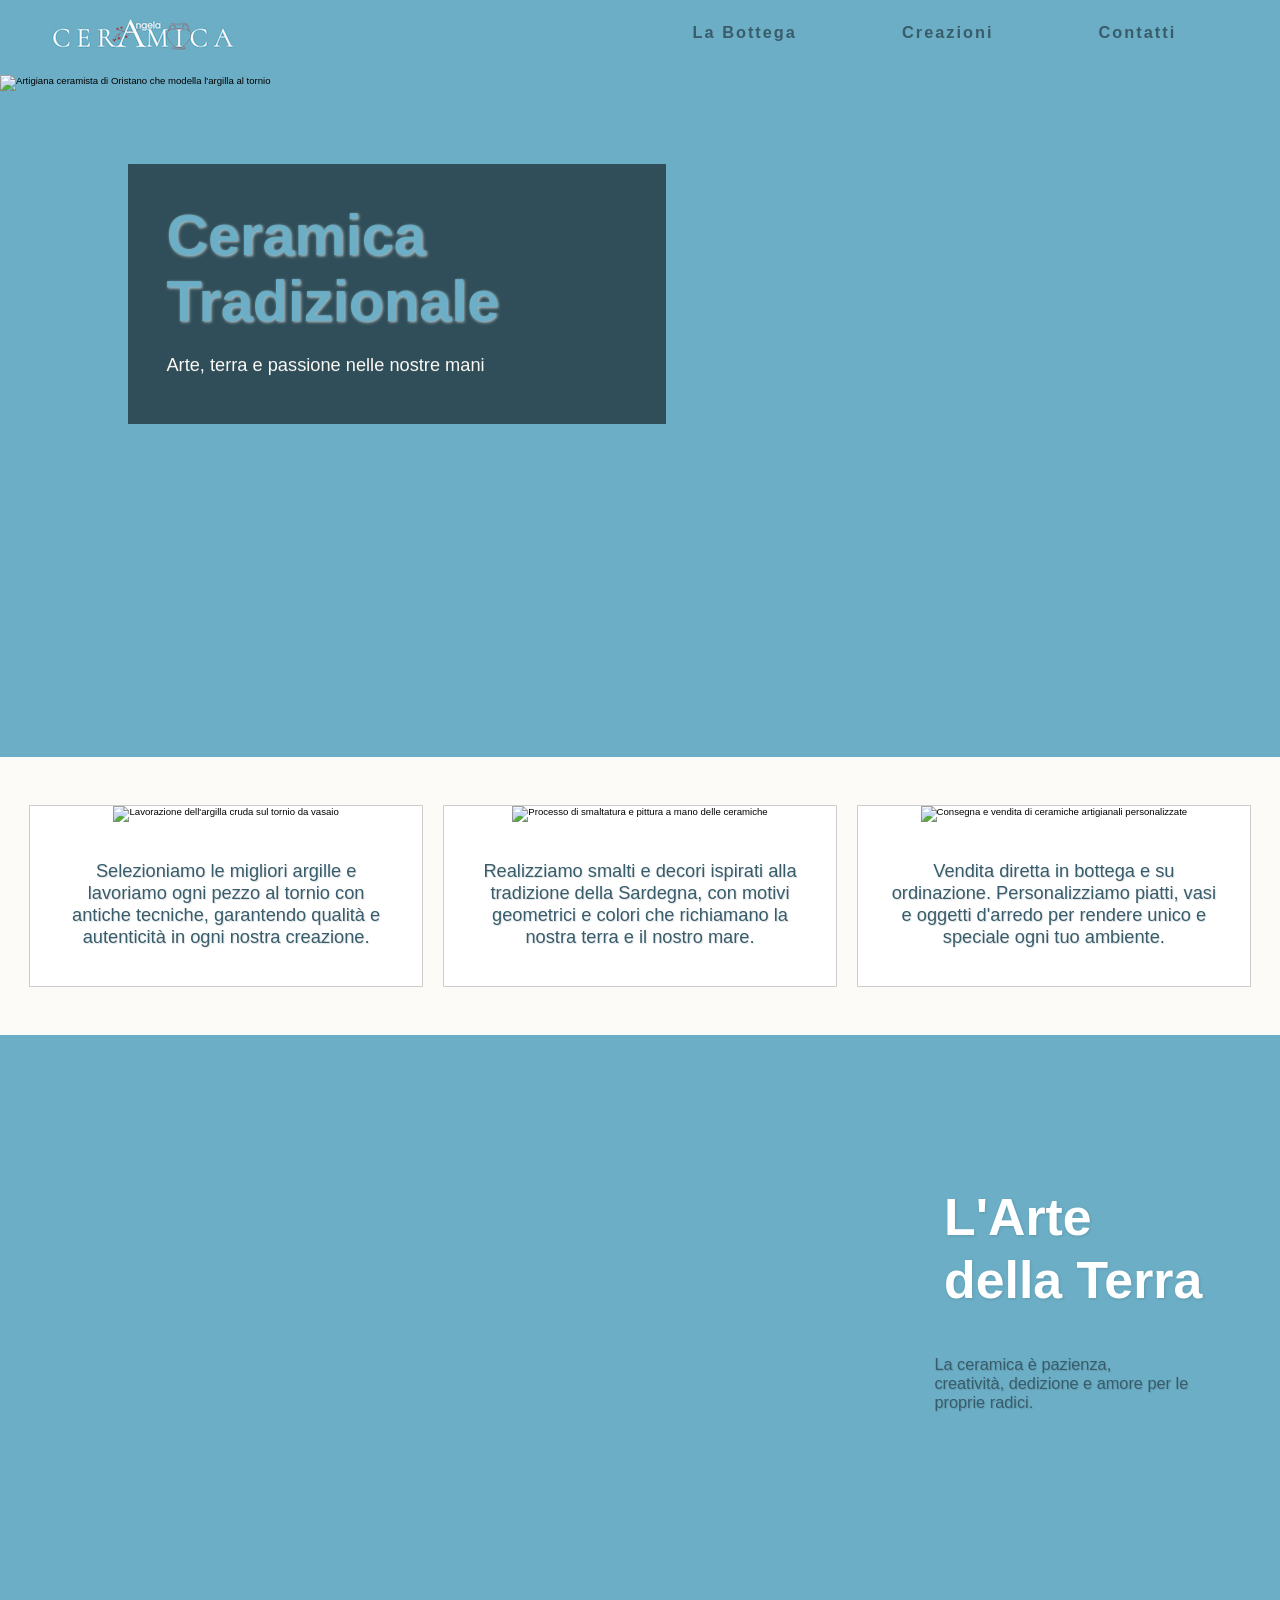
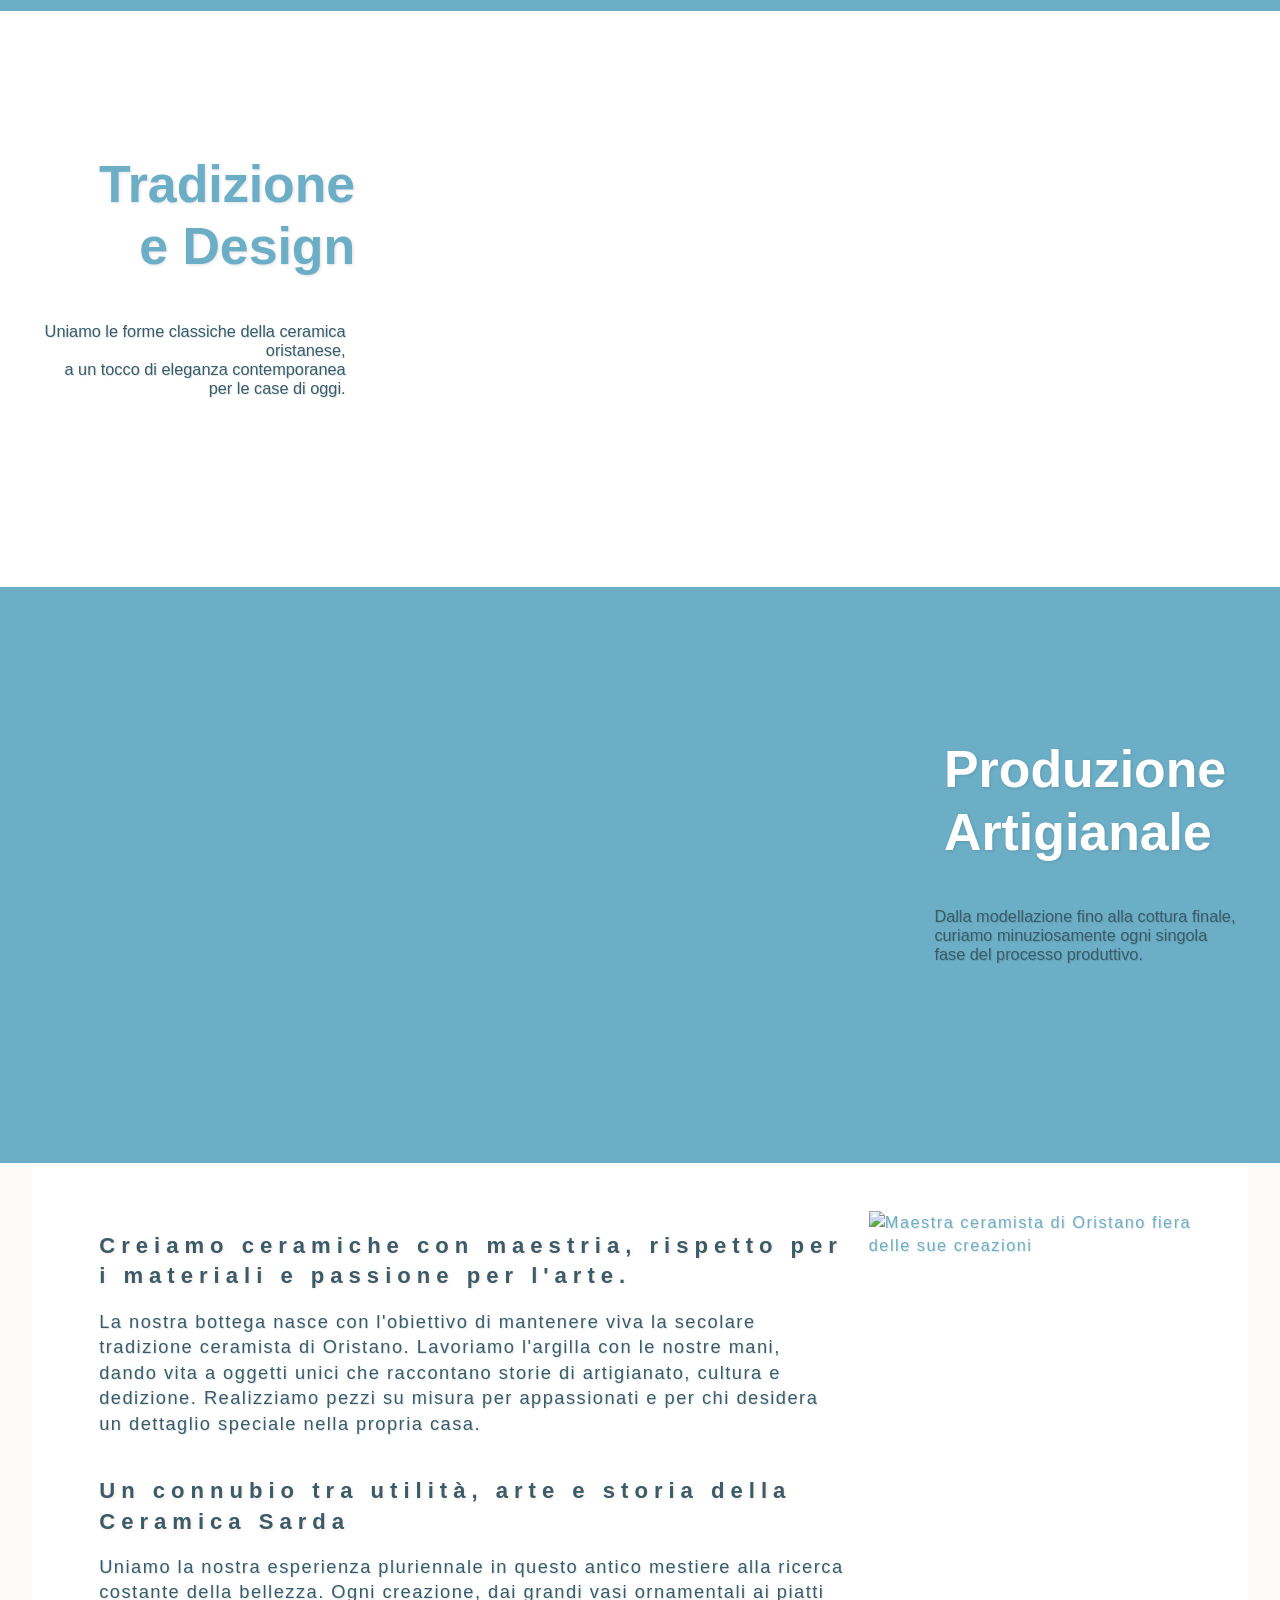
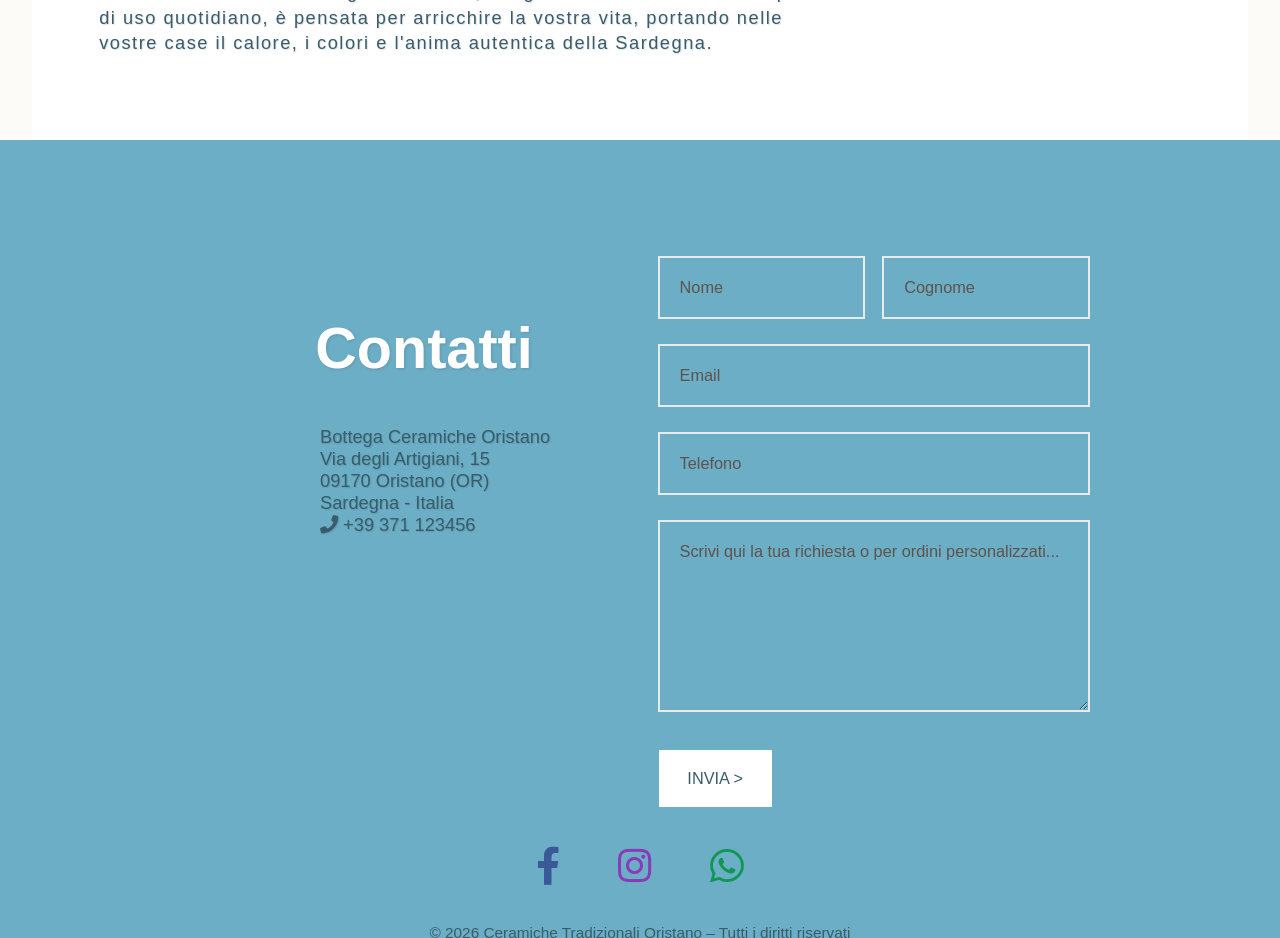
==== commit d445db24: "logo, link_image" ====
--- a/index.html
+++ b/index.html
@@ -16,7 +16,7 @@
 
   <!-- Sostituisci questo con il link assoluto dell'immagine/logo che vuoi mostrare (Es. una foto 1200x630 pixel) -->
   <meta property="og:image"
-    content="https://raw.githubusercontent.com/Vamusmart/patinaje/refs/heads/main/images/link_image.webp" />
+    content="https://raw.githubusercontent.com/Vamusmart/ceramica/refs/heads/main/images/link_image.webp" />
 
   <meta property="og:type" content="website" />
   <meta property="og:image:type" content="image/webp" />
@@ -47,9 +47,11 @@
   <header id="navbar">
     <a href="#" class="logo">
       <img src="./images/logo_white-185.webp" srcset="
-        ./images/logo_white-185.webp 1x,
-        ./images/logo_white-370.webp 2x
-      " width="185" height="41" alt="Logo Ceramiche Tradizionali Oristano" loading="eager"
+        ./images/logo_white-185.webp,
+        ./images/logo_white-370.webp
+      " 
+      sizes="(max-width: 768px) 185px, 370px"
+      width="185" height="41" alt="Logo Ceramiche Tradizionali Oristano" loading="eager"
         fetchpriority="high" />
     </a>
     <ul class="nav-links">
--- a/css/style.css
+++ b/css/style.css
@@ -0,0 +1,1636 @@
+/**
+ *  Adding Gotham font
+ */
+@font-face {
+  font-family: "Gotham-Bold";
+  src: url("../fonts/Gotham-Bold.woff2") format("woff2");
+  font-style: normal;
+  font-weight: 700;
+  font-display: swap;
+}
+
+@font-face {
+  font-family: "Gotham-Book";
+  src: url("../fonts/Gotham-Book.woff2") format("woff2");
+  font-style: normal;
+  font-weight: 400;
+  font-display: swap;
+}
+
+@font-face {
+  font-family: "Gotham-Medium";
+  src: url("../fonts/Gotham-Medium.woff2") format("woff2");
+  font-style: normal;
+  font-weight: 500;
+  font-display: swap;
+}
+
+/**
+ *  Fonts-related utilities.
+ */
+
+:root {
+  /* Nuova Palette "Fornace Tradizionale" */
+  --lightyellow: #6caec5;   /* Diventa un caldo color Terracotta (colore primario del brand) */
+  --white: #ffffff;          /* Bianco puro per box e elementi di stacco */
+  --darkwhite: #fdfbf7;      /* Crema/Lino delicato: evita l'effetto "ospedale" del bianco puro */
+  --darkgray: #5e534c;       /* Grigio terra bruciata per testi secondari e placeholder */
+  --attention: #bb1a06;      /* Rosso scuro per avvisi importanti */
+  --darkblue: #385C6A;       /* Ottanio per testi principali ad alto contrasto */
+  
+  /* Ombre coerenti coi nuovi toni */
+  --blueshadow: rgba(28, 45, 66, 0.15);
+  --lightshadow: rgba(217, 116, 67, 0.2);
+
+  /* Variabili di struttura esistenti */
+  --nav-height: 75px;
+  --font-small: 1rem;
+  --font-normal: 1.7rem;
+  --font-large: 3rem;
+}
+
+::placeholder {
+  color: var(--darkgray);
+  /* più visibile del default */
+  opacity: 1;
+  /* importante per Safari */
+}
+
+/* Per compatibilità completa */
+input::placeholder,
+textarea::placeholder {
+  color: var(--darkgray);
+  opacity: 1;
+  font-family: "Gotham-Book", Arial, Helvetica, sans-serif;
+}
+
+#home {
+  overflow: hidden;
+}
+
+/**
+ *  Custom styles
+ */
+
+* {
+  margin: 0;
+  padding: 0;
+  box-sizing: border-box;
+  text-decoration: none;
+  outline: none;
+  border: none;
+}
+
+.sr-only {
+  position: absolute;
+  width: 1px;
+  height: 1px;
+  padding: 0;
+  margin: -1px;
+  overflow: hidden;
+  clip: rect(0, 0, 0, 0);
+  border: 0;
+}
+
+h1 {
+  font-size: 0px;
+}
+
+
+h2 {
+  display: block;
+  font-size: calc(var(--font-normal) + 0.6rem);
+  margin-block-end: 0.3em;
+  margin-inline-start: 0px;
+  margin-inline-end: 0px;
+  font-weight: bold;
+}
+
+*::selection {
+  background: var(--light);
+  color: var(--white);
+}
+
+html {
+  overflow-x: hidden;
+}
+
+body {
+  background: var(--darkwhite);
+  font-family: "Gotham-Book", Arial, Helvetica, sans-serif;
+
+}
+
+body.loaded {
+  opacity: 1;
+  transition: opacity 0.3s ease;
+}
+
+.btn {
+  display: inline-block;
+  margin-top: 1rem;
+  padding: 2rem 3rem;
+  background: var(--lightyellow);
+  font-size: var(--font-medium);
+  color: var(--white);
+  cursor: pointer;
+  text-transform: uppercase;
+  border: 0.1rem solid var(--white);
+  font-weight: 100;
+}
+
+form .btn:hover,
+#wedo .btn:hover,
+.btn:hover {
+  color: var(--lightyellow);
+  transition-delay: 0.1s;
+  background-color: var(--darkblue);
+}
+
+form .btn {
+  display: inline-block;
+  margin-top: 1rem;
+  padding: 2rem 3rem;
+  background: var(--white);
+  font-size: var(--font-normal);
+  color: var(--darkblue);
+  cursor: pointer;
+  text-transform: uppercase;
+  border: 0.1rem solid var(--lightyellow);
+  font-weight: 100;
+}
+
+header {
+  position: fixed;
+  padding-top: 2rem;
+  top: 0;
+  left: 0;
+  width: 100%;
+  box-shadow: 0 0.5rem 1rem rgba(0, 0, 0, 0.1);
+  padding: 2rem 4%;
+  display: flex;
+  align-items: center;
+  justify-content: space-between;
+  padding-bottom: 3rem;
+  background-color: var(--lightyellow);
+  z-index: 1000;
+  height: auto;
+  overflow: visible;
+}
+
+header .logo {
+  font-size: calc(var(--font-medium) + 0.4rem);
+  color: var(--lightyellow);
+  height: auto;
+  max-height: 7rem;
+  object-fit: contain;
+  display: block;
+  padding-top: 0.5rem;
+}
+
+header .logo img {
+  width: 185px;
+  height: auto;
+  object-fit: contain;
+}
+
+header .logo span {
+  color: var(--lightyellow);
+}
+
+header .navbar a {
+  font-size: var(--font-normal);
+  margin-left: 2rem;
+  color: var(--white);
+  text-align: center;
+}
+
+header .navbar a:hover {
+  color: var(--lightyellow);
+}
+
+header input {
+  display: none;
+}
+
+header label {
+  font-size: var(--font-large);
+  color: var(--lightyellow);
+  cursor: pointer;
+  visibility: hidden;
+  opacity: 0;
+}
+
+/* MAIN LANDMARK */
+main {
+  display: block;
+  padding-top: var(--nav-height);
+  /* evita che l'header fisso copra il contenuto */
+}
+
+/**
+ *  NAVBAR
+ */
+
+#navbar {
+  position: fixed;
+  top: 0;
+  left: 0;
+  right: 0;
+  width: 100%;
+  height: var(--nav-height);
+  box-shadow: 0px 5px 0px rgba(0, 0, 0, 0);
+  transition: box-shadow 500ms;
+}
+
+#navbar.scrolled {
+  background-color: var(--white);
+  box-shadow: 0px 5px 10px rgba(0, 0, 0, 0.25);
+}
+
+/* #navbar.scrolled .nav-links a {
+  color: var(--lightyellow);
+} */
+
+.nav-links {
+  display: flex;
+  justify-content: space-around;
+  align-items: center;
+  width: 50%;
+  height: 100%;
+}
+
+.nav-links li {
+  list-style: none;
+}
+
+.nav-links a {
+  color: var(--darkblue);
+  text-decoration: none;
+  letter-spacing: 3px;
+  font-weight: bold;
+  font-size: var(--font-small);
+}
+
+a.active {
+  border-radius: 15px;
+}
+
+.nav-links a:hover {
+  color: var(--white);
+  text-shadow: 1px 1px 1px var(--blueshadow);
+}
+
+.burger {
+  display: none;
+  cursor: pointer;
+}
+
+.burger div {
+  width: 25px;
+  height: 3px;
+  background-color: var(--darkblue);
+  margin: 5px;
+  transition: transform 0.3s ease;
+  box-shadow: 0px 5px 10px rgba(0, 0, 0, 0.25);
+}
+
+/* Base bandiere tonde */
+.lang-switch a img {
+  width: 32px;
+  height: 32px;
+  border-radius: 50%;
+  opacity: 0.7;
+  transition: transform 0.3s ease;
+  border: 2px solid transparent;
+  box-sizing: border-box;
+  display: block;
+  object-fit: cover;
+}
+
+/* Hover sugli altri link */
+.lang-switch a:hover img {
+  opacity: 1;
+  transform: scale(1.1);
+}
+
+/* Lingua selezionata: bordo bianco tondo */
+.lang-switch a.active img {
+  opacity: 1;
+  border-radius: 15px;
+  border: 2px solid white;
+  box-shadow: 0 0 0 2px var(--primary-color);
+}
+
+/* Spaziatura tra le bandiere */
+.lang-switch a:not(:last-child) {
+  margin-right: 0.5rem;
+}
+
+/* Layout orizzontale, centrato */
+.lang-switch {
+  display: flex;
+  align-items: center;
+}
+
+#consent-popup {
+  position: fixed;
+  bottom: 0;
+  left: 10rem;
+  right: 10rem;
+  padding: 1rem;
+  background-color: var(--white);
+  display: flex;
+  align-items: center;
+  justify-content: space-between;
+  z-index: 9999;
+}
+
+#consent-popup p {
+  width: auto;
+  flex: 1;
+  font-size: calc(var(--font-normal) + 0.2rem);
+  color: var(--darkblue);
+
+}
+
+#consent-popup p a {
+  color: var(--darkblue);
+}
+
+#consent-popup p a:visited {
+  color: var(--lightyellow);
+}
+
+.item {
+  position: static;
+  width: auto;
+  margin-left: 1rem;
+}
+
+#consent-popup.hidden {
+  opacity: 0;
+  flex: 1;
+}
+
+#accept {
+  height: 50px;
+  line-height: 50px;
+  font-size: calc(var(--font-small) + 1rem);
+  color: var(--darkblue);
+  cursor: pointer;
+  text-transform: uppercase;
+  border: 0.1rem solid var(--white);
+  background: var(--lightyellow);
+  font-weight: bold;
+  padding: 0.6rem 8.6rem;
+  text-shadow: 1px 1px 1px var(--blueshadow);
+  /* Ombra blu al 50% di opacità */
+
+}
+
+.wrapper {
+  position: fixed;
+  width: 80%;
+  z-index: 9999;
+}
+
+.item:hover {
+  color: var(--lightyellow);
+  cursor: pointer;
+}
+
+/**
+ *  HOME
+ */
+
+.home .content p {
+  font-size: calc(var(--font-normal) + 0.2rem);
+  color: var(--darkblue);
+  padding: 1rem 0;
+  text-shadow: 1px 1px 1px var(--blueshadow);
+  /* Ombra blu al 50% di opacità */
+
+}
+
+/* Slideshow container */
+.home {
+  display: flex;
+  align-items: center;
+  justify-content: center;
+  background-size: cover;
+  background-position: center;
+  margin: 0;
+  padding: 0;
+}
+
+.home .content .features {
+  height: 100%;
+  background-color: var(--lightyellow);
+  padding-bottom: 1rem;
+  margin-bottom: 2rem;
+}
+
+.slider-container {
+  /* Isola il contenuto dello slider dal resto della pagina */
+  contain: layout paint;
+  position: relative;
+}
+
+.slideshow-container {
+  position: relative;
+  /*height: 68vh;  o un valore fisso coerente */
+  height: 70rem;
+  /* perchè su ipad mini rimaneva troppo verde sotto lo slideshow */
+  overflow: hidden;
+}
+
+.mySlides {
+  width: 100%;
+  height: 100%;
+  position: absolute;
+  inset: 0;
+  opacity: 0;
+  transition: opacity 1.5s ease;
+}
+
+.mySlides.active {
+  opacity: 1;
+  position: absolute;
+  z-index: 2;
+}
+
+/* .mySlides:first-child {
+  opacity: 1;
+  visibility: visible;
+  position: relative;
+} */
+
+.mySlides img {
+  width: 100%;
+  height: 100%;
+  object-fit: cover;
+  opacity: 1;
+  transition: opacity 0.03s ease;
+
+  transform: translateZ(0);
+  backface-visibility: hidden;
+}
+
+/* .mySlides img {
+  object-fit: cover;
+  min-width: 100%;
+  width: auto;
+  height: auto;
+  max-width: 100%;
+} */
+
+/* Next & previous buttons */
+.prev,
+.next {
+  display: none;
+}
+
+/* Position the "next button" to the right */
+.next {
+  right: 0;
+  border-radius: 3px 0 0 3px;
+}
+
+/* Caption text */
+.text {
+  color: var(--white);
+  font-size: calc(var(--font-large) + 1rem);
+  padding: 3%;
+  position: absolute;
+  width: 42%;
+  margin: 0 10%;
+  text-align: left;
+  background-color: rgba(0, 0, 0, 0.55);
+  /* più contrasto */
+  backdrop-filter: blur(4px);
+  /* effetto moderno (opzionale) */
+  top: calc(var(--nav-height) + 15rem);
+  transform: translateY(-50%);
+  text-shadow: 0 1px 1px rgba(40, 181, 127, 0.671);
+
+}
+
+.text h2 {
+  margin-bottom: 10px;
+  color: var(--white);
+  text-shadow: 0 1px 3px rgba(148, 146, 146, 0.8);
+}
+
+.text .titolo-stile {
+  color: var(--lightyellow) !important;
+  font-size: calc(var(--font-large) + 3rem);
+  text-shadow: 1px 1px 3px rgba(249, 249, 249, 0.701);
+
+}
+
+.text .testo-stile {
+  color: var(--darkwhite) !important;
+}
+
+.testo-wedo {
+  color: var(--darkblue) !important;
+}
+
+/* Fading animation 
+.fade {
+  -webkit-animation-name: fade;
+  -webkit-animation-duration: 1.5s;
+  animation-name: fade;
+  animation-duration: 1.5s;
+}
+
+
+@-webkit-keyframes fade {
+  from {
+    opacity: 0.4;
+  }
+
+  to {
+    opacity: 1;
+  }
+}
+
+@keyframes fade {
+  from {
+    opacity: 0.4;
+  }
+
+  to {
+    opacity: 1;
+  }
+
+ 
+}
+ */
+.box-circles {
+  position: absolute;
+  top: calc(var(--nav-height) - 60px);
+  left: 50%;
+  transform: translateX(-50%);
+  padding: 1em;
+  z-index: 10; /* Forza i pallini a stare sopra le slide */
+}
+
+/* The dots/bullets/indicators */
+.dot {
+  cursor: pointer;
+  height: 12px;
+  width: 12px;
+  margin: 0 2px;
+  border: 1px solid var(--lightyellow);
+  border-radius: 50%;
+  display: inline-block;
+  transition: background-color 0.6s ease;
+}
+
+.dot.active,
+.dot:hover {
+  background-color: var(--lightyellow);
+}
+
+/* Slideshow container ends*/
+
+/**
+ *  CARDBOX
+ */
+
+.card .box-container {
+  display: flex;
+  align-items: stretch;
+  justify-content: center;
+  flex-wrap: wrap;
+  width: 100%;
+  padding: 2rem;
+}
+
+.card .box-container .box {
+  flex: 1 1 30rem;
+  margin: 1rem;
+  background: var(--white);
+  border: 0.1rem solid rgba(0, 0, 0, 0.2);
+  border-radius: 0.1rem;
+  text-align: center;
+  margin-bottom: 3rem;
+
+  display: flex;
+  flex-direction: column;
+}
+
+.card .box-container .box .btn {
+  display: block;
+}
+
+.card .box-container .box .box-text {
+  flex-grow: 1;
+  margin: 2rem;
+}
+
+.card .box-container .box .box-pic img {
+  height: 28rem;
+  object-fit: cover;
+  width: 100%;
+}
+
+.box-pic {
+  position: relative;
+  overflow: hidden;
+  z-index: 0;
+}
+
+.box-pic::after {
+  content: "";
+  position: absolute;
+  left: 0;
+  top: 0;
+  width: 100%;
+  height: 100%;
+  transition: 0.5s ease all;
+}
+
+img {
+  transition: 0.5s ease all;
+  max-width: 100%;
+  height: auto;
+  object-fit: cover;
+}
+
+.box-pic:hover img {
+  transform: scale(1.2);
+}
+
+.box-pic:hover::after {
+  opacity: 0.3;
+}
+
+/**
+ *  ABOUT
+ */
+
+.about .column {
+  display: flex;
+  width: 100%;
+  align-items: center;
+  justify-content: center;
+  background-color: var(--lightyellow);
+}
+
+#we,
+#weare,
+#contactus {
+  scroll-margin-top: calc(var(--nav-height) - 30px);
+}
+
+#wedo .column .image,
+.about .column .image {
+  flex: 0 0 auto;
+  width: 77%;
+}
+
+#wedo .column .content,
+.about .column .content {
+  flex: 0 1 auto;
+  padding-bottom: 4rem;
+}
+
+.about img {
+  height: 60rem;
+  object-fit: cover;
+  width: 100%;
+}
+
+#wedo .buttons {
+  position: relative;
+  /* Aggiunto solo perchè c'è z-index*/
+  border: 1rem;
+  z-index: 1000;
+  margin-right: 10rem;
+}
+
+#wedo p,
+#wedo a,
+#wedo .heading,
+#wedo {
+  flex-direction: row-reverse;
+  background-color: var(--white);
+  color: var(--lightyellow);
+  border-color: var(--lightyellow);
+  text-align: right;
+}
+
+.about .column .content p {
+  font-size: var(--font-normal);
+  color: var(--darkblue);
+  padding: 1rem 4rem;
+}
+
+.buttons {
+  margin-left: 10rem;
+}
+
+.about .column .heading {
+  text-align: left;
+  background: var(--lightyellow);
+  color: transparent;
+  color: var(--white);
+  font-size: calc(var(--font-large) + 2.4rem);
+  line-height: 6.5rem;
+  padding: 0 3rem 2rem 5rem;
+  text-shadow: 1px 1px 3px var(--blueshadow);
+}
+
+/**
+ *  AJAXCALLS
+ */
+
+.container-ajx {
+  font-size: var(--font-normal);
+  max-width: 95%;
+  margin: auto;
+  line-height: 1.4;
+  padding: 5rem;
+  background-color: var(--white);
+}
+
+.flex-ajx {
+  display: flex;
+  width: 100%;
+  margin: auto 0rem 0rem;
+  color: var(--white);
+}
+
+.colajx {
+  margin-left: 0rem;
+  margin-right: 0.5rem;
+  color: var(--lightyellow);
+  text-shadow: 1px 1px 1px var(--blueshadow);
+  /* Ombra blu al 50% di opacità */
+  letter-spacing: 1.5px;
+  /* Allontana le lettere tra loro */
+}
+
+.sidebar {
+  flex: 1;
+  margin: 0;
+}
+
+.mainajx {
+  flex-shrink: 0;
+  flex-basis: 70%;
+  min-height: 42rem;
+  background-color: var(--white);
+}
+
+#update {
+  font-size: calc(var(--font-normal) + 0.4rem);
+  padding: 2rem;
+  padding-bottom: clamp(2rem, 3vh, 4rem);
+}
+
+#update p:first-of-type {
+  margin-bottom: 30px;
+}
+
+#update h2 {
+  color: var(--darkblue);
+  text-shadow: 1px 1px 3px var(--lightshadow);
+  letter-spacing: 6px;
+}
+
+#load-1 {
+  box-sizing: border-box;
+  width: 100%;
+  padding: 2rem;
+  border: 0.1rem solid var(--white);
+  color: var(--white);
+  background-color: var(--lightyellow);
+  text-align: center;
+}
+
+#load-2,
+#load-3 {
+  box-sizing: border-box;
+  width: 100%;
+  padding: 2rem;
+  border: 0.1rem solid --white;
+  color: var(--lightyellow);
+  background-color: #bbbbbb;
+  text-align: center;
+}
+
+#load-1 {
+  color: var(--white);
+  background-color: var(--lightyellow);
+}
+
+#load-2,
+#load-3 {
+  color: var(--lightyellow);
+  background-color: #bbbbbb;
+}
+
+#load-1,
+#load-2,
+#load-3 {
+  cursor: pointer;
+  box-sizing: border-box;
+  width: 100%;
+  padding: 2rem;
+  border: 0.1rem solid var(--white);
+  text-align: center;
+}
+
+/**
+ *  CONTACTUS
+ */
+
+.contact .column {
+  display: flex;
+  align-items: center;
+  justify-content: center;
+  flex-wrap: wrap;
+  background-color: var(--lightyellow);
+  padding-top: 10rem;
+}
+
+.contact .column .content h2 {
+  font-size: calc(var(--font-large) + 3rem);
+}
+
+.contact .column .content p {
+  color: var(--darkblue);
+  text-align: left;
+  margin-left: 13.5rem;
+  padding-bottom: 20rem;
+}
+
+.contact .column .heading {
+  text-align: left;
+  color: transparent;
+  color: var(--white);
+  text-shadow: 1px 1px 3px var(--blueshadow);
+  line-height: 6.5rem;
+  padding-left: 13rem;
+  padding-right: 13rem;
+  padding-bottom: 2rem;
+  margin-right: 13rem;
+}
+
+form {
+  max-width: 45rem;
+  background: var(--lightyellow);
+  box-sizing: border-box;
+  width: 80%;
+}
+
+/* .email input, */
+.input,
+.msg .area {
+  background-color: var(--lightyellow);
+  width: 100%;
+  padding: 20px;
+  box-sizing: border-box;
+  margin-bottom: 25px;
+  border: 2px solid #e9eaea;
+  font-size: var(--font-normal);
+  outline: none;
+  color: var(--white);
+}
+
+.login .input {
+  width: 48%;
+  float: left;
+  margin-right: 4%;
+}
+
+.login .input:last-child {
+  margin-right: 0;
+}
+
+.msg .area {
+  height: 20rem;
+}
+
+#display_message {
+  color: var(--white);
+  margin-bottom: 20px;
+  background: var(--attention);
+  padding: 0px;
+  text-align: center;
+  font-size: calc(var(--font-small) + 1rem);
+  transition: transform 0.5s ease;
+}
+
+input,
+textarea {
+  background-color: var(--lightyellow);
+}
+
+input #email,
+input #phone {
+  background-color: var(--lightyellow);
+}
+
+.contact {
+  background-color: var(--blue);
+}
+
+/**
+ *  FOOTER
+ */
+
+.footer .box-container {
+  display: flex;
+  align-items: center;
+  flex-direction: column;
+  text-align: center;
+  background: var(--lightyellow);
+  padding-top: 1rem;
+  padding-bottom: 10rem;
+}
+
+.footer .box-container .socials {
+  display: flex;
+  margin: 3rem;
+  list-style-type: none;
+}
+
+.footer .box-container .socials li {
+  padding: 0 3rem;
+}
+
+.fa-facebook-f {
+  font-size: calc(var(--font-large) + 1rem);
+  color: #3b5998;
+}
+
+.fa-instagram {
+  color: #8a3ab9;
+  font-size: calc(var(--font-large) + 1rem);
+}
+
+.fa-whatsapp {
+  color: #0F9855;
+  font-size: calc(var(--font-large) + 1rem);
+}
+
+.footer .box-container .socials a:hover i {
+  color: var(--white);
+  text-shadow: 1px 1px 3px var(--blueshadow);
+}
+
+.footer .box-container .nav-footer li {
+  float: left;
+  list-style-type: none;
+  font-size: var(--font-normal);
+  color: var(--white);
+}
+
+.footer .box-container .nav-footer li a {
+  display: block;
+  color: var(--white);
+  text-decoration: none;
+  list-style: none;
+  margin: 2rem;
+  font-size: calc(var(--font-normal) + 0.4rem);
+}
+
+.footer .box-container img {
+  margin-top: 30%;
+  max-width: 100%;
+  height: 2rem;
+  margin-bottom: 0;
+  height: auto;
+}
+
+.footer-info {
+  text-align: center;
+  color: var(--darkblue);
+  font-size: clamp(1.2rem, 1.5vw, 1.6rem);
+  margin-top: 1rem;
+  padding: 0 1rem;
+}
+
+/**
+ *  MEDIA QUERIES
+ */
+
+@media (max-width: 2000px) {
+  html {
+    font-size: 80%;
+  }
+
+  .card .box-container .box {
+    flex: 1 1 15rem;
+  }
+
+  .nav-links a {
+    font-size: var(--font-normal);
+    letter-spacing: 3px;
+  }
+}
+
+@media (max-width: 1600px) {
+  html {
+    font-size: 60%;
+  }
+
+  .nav-links a {
+    font-size: var(--font-normal);
+    letter-spacing: 2px;
+  }
+
+  .card .box-container .box .box-text {
+    margin: 3rem;
+  }
+
+  #accept {
+    padding: 1rem 6rem;
+  }
+
+  #consent-popup {
+    left: 0.8rem;
+    right: 0.8rem;
+    padding: 1rem 1rem;
+    font-size: var(--font-normal);
+  }
+
+  #wedo .column .image,
+  .about .column .image {
+    width: 70%;
+  }
+
+  .contact .column .heading {
+    padding-right: 0;
+  }
+}
+
+@media (max-width: 1024px) {
+  html {
+    font-size: 50%;
+  }
+
+  .mySlides {
+    height: 70rem;
+  }
+
+  .about .column {
+    padding: 0 20px;
+  }
+
+  .card .box-container .box .box-text {
+    margin: 3rem;
+  }
+
+  #accept {
+    padding: 1.2rem 9.5rem;
+  }
+
+  #consent-popup {
+    left: 0.8rem;
+    right: 0.8rem;
+    padding: 1rem 1rem;
+    font-size: var(--font-normal);
+  }
+
+  .contact .column .heading {
+    padding-right: 0;
+  }
+
+  /* ==============================
+     BURGER MENU / NAV
+     ============================== */
+  #navbar .burger {
+    display: block;
+    cursor: pointer;
+  }
+
+  .nav-links {
+    position: absolute;
+    top: 0.7vh;
+    right: 10px;
+    left: 10px;
+    height: 50vh;
+    background-color: rgba(217, 217, 217, 0.8);
+    backdrop-filter: blur(10px);
+    border-radius: 5px;
+    display: flex;
+    flex-direction: column;
+    align-items: center;
+    transform: translateY(-110%);
+    transition: transform 0.5s ease-in;
+    width: auto;
+    padding: 1rem 2rem;
+    box-shadow: 0 8px 24px rgba(0, 0, 0, 0.15);
+  }
+
+  .nav-links a {
+    font-size: calc(var(--font-large) + 0.4rem);
+    letter-spacing: 1px;
+  }
+
+  .nav-links li {
+    opacity: 0;
+  }
+
+  .nav-active {
+    transform: translateX(0%);
+  }
+
+  .toggle .line1 {
+    transform: rotate(-45deg) translate(-5px, 6px);
+    background-color: var(--darkblue);
+  }
+
+  .toggle .line2 {
+    opacity: 0;
+  }
+
+  .toggle .line3 {
+    transform: rotate(45deg) translate(-5px, -6px);
+    background-color: var(--darkblue);
+  }
+}
+
+@media (max-width: 980px) {
+  html {
+    font-size: 40%;
+  }
+
+  #wedo .column .content,
+  .about .column .content {
+    flex: initial;
+  }
+
+  h2 {
+    font-size: calc(var(--font-normal) + 0.1rem);
+  }
+
+  .about .column {
+    padding: 0;
+  }
+
+  #wedo .column .image,
+  .about .column .image {
+    width: 70%;
+  }
+
+  section {
+    padding: 0 0%;
+  }
+
+  .card .box-container .box-text {
+    margin: 3rem;
+  }
+
+  .home .content p {
+    padding: 0;
+  }
+
+  #accept {
+    padding: 1rem 8.4rem;
+  }
+
+  #consent-popup {
+    left: 0.8rem;
+    right: 0.8rem;
+    padding: 2rem 1rem;
+  }
+
+  form {
+    max-width: 50rem;
+  }
+
+  .input,
+  .msg .area {
+    padding: 2rem;
+    margin-bottom: 2rem;
+  }
+
+  .contact .column .heading {
+    padding-right: 0;
+  }
+}
+
+@media (max-width: 920px) {
+
+  .image img {
+    height: 57rem;
+  }
+
+  .card .box-container {
+    align-items: initial;
+  }
+}
+
+/* ==============================
+   MOBILE / TABLET BREAKPOINTS
+   Burger menu visibile fino a 765px
+   ============================== */
+
+/* Base mobile: fino a 765px */
+@media (max-width: 765px) {
+
+  .about .column .content p {
+    padding: 2rem;
+    font-size: calc(var(--font-normal) + 0.4rem);
+  }
+
+  .about .column .heading {
+    padding: 0 2rem 2rem 2rem;
+  }
+
+  #wedo .column .image,
+  .about .column .image {
+    width: 74%;
+  }
+
+  .buttons {
+    margin-left: 2rem;
+  }
+
+  #wedo .buttons {
+    margin-right: 2rem;
+  }
+
+  .text {
+    padding: 0;
+    width: 40%;
+  }
+
+  .home {
+    flex-flow: column-reverse;
+  }
+
+  .home .image img {
+    width: 100%;
+  }
+
+  .home .content p,
+  .home .content .text p {
+    font-size: calc(var(--font-normal) + 1.2rem);
+  }
+
+  .mySlides {
+    height: 85rem;
+  }
+
+  .mySlides img {
+    min-height: 100%;
+  }
+
+  .input,
+  .msg .area {
+    padding: 2rem;
+    margin-bottom: 2rem;
+  }
+
+  form {
+    max-width: 50rem;
+  }
+
+  .contact .column .heading {
+    padding-right: 0;
+  }
+
+  #accept {
+    padding: 2.7rem 6rem;
+  }
+
+  #consent-popup {
+    font-size: calc(var(--font-normal) + 0.5rem);
+    padding: 1rem 1rem;
+  }
+
+  .container-ajx {
+    font-size: var(--font-normal);
+    max-width: 100%;
+    padding: 1rem;
+    padding-top: 5rem;
+  }
+
+  #update {
+    font-size: calc(var(--font-small) + 0.4rem);
+  }
+
+  .flex-ajx {
+    margin: auto 0rem 8rem;
+  }
+
+  .mainajx {
+    height: 45rem;
+  }
+
+  .contact .column .content p {
+    padding-bottom: 10rem;
+    font-size: calc(var(--font-normal) + 1rem);
+  }
+
+  .card .box-container .box .box-text {
+    margin: 2rem;
+  }
+
+}
+
+/* ------------------------------
+   MEDIA QUERY SPECIFICHE FINO A 480PX
+   Si estendono automaticamente dal max-width: 765px
+--------------------------------*/
+@media (max-width: 540px) {
+  .home .image img {
+    height: 62rem;
+  }
+
+  #wedo .column .image,
+  .about .column .image {
+    width: 68%;
+  }
+
+  .home .content p,
+  .home .content .text p {
+    font-size: calc(var(--font-normal) + 0.7rem);
+  }
+
+}
+
+@media (max-width: 480px) {
+
+  .text {
+    text-align: center;
+    width: fit-content;
+  }
+
+  h2 {
+    font-size: calc(var(--font-normal) + 1.2rem);
+  }
+
+  .card .box-container .box {
+    flex: 1 1 28rem;
+  }
+
+  .card .box-container {
+    padding: 6rem;
+
+  }
+
+  .about .column .heading {
+    padding-left: 0;
+    padding-right: 0;
+    padding-bottom: 2rem;
+    height: 14rem;
+    text-align: center;
+    margin-top: 6rem;
+  }
+
+  .contact .column {
+    margin-top: 3rem;
+  }
+
+  .contact .column .heading {
+    text-align: left;
+    color: var(--white);
+    line-height: 6.5rem;
+    padding-left: 0;
+    padding-right: 0;
+    height: 5rem;
+  }
+
+  .contact .column .content p {
+    padding-bottom: 5rem;
+    padding-top: 1.5rem;
+  }
+
+  .about .column .content p {
+    text-align: center;
+    padding: 1rem 6rem;
+    line-height: 3rem;
+  }
+
+  .card .box-container .box {
+    margin-right: 0;
+    margin-left: 0;
+  }
+
+  .container {
+    width: 100%;
+  }
+
+  .mySlides {
+    height: 100rem;
+  }
+
+  .container-ajx {
+    max-width: 90%;
+    padding: 0.5rem;
+    background-color: var(--white);
+    font-size: var(--font-normal);
+  }
+
+  .flex-ajx {
+    flex-direction: column;
+    margin-top: 10rem;
+    text-align: center;
+  }
+
+  .about .column {
+    flex-direction: column;
+  }
+
+  .about .column .content p {
+    font-size: calc(var(--font-normal) + 1rem);
+  }
+
+  .about #wedo {
+    flex-direction: column;
+    align-items: center;
+    text-align: center;
+    width: 100%;
+  }
+
+  #wedo .heading,
+  #wedo p,
+  #wedo .btn {
+    text-align: center;
+    width: 100%;
+  }
+
+  #wedo .buttons,
+  .buttons {
+    width: 80%;
+    align-items: center;
+    margin: 0 auto 2rem;
+  }
+
+  .about .column .image img {
+    width: 100%;
+    height: 60rem;
+    object-fit: cover;
+    border: yellow;
+  }
+
+  #wedo .column .image,
+  .about .column .image {
+    flex: 0 0 auto;
+    width: 100%;
+  }
+
+  #accept {
+    padding: 1.5rem 2.6rem;
+  }
+
+  #consent-popup {
+    text-align: justify;
+  }
+
+  body {
+    overflow-x: hidden;
+  }
+}
+
+/* ------------------------------
+   MEDIA QUERY FINO A 375PX
+--------------------------------*/
+@media (max-width: 375px) {
+
+  .mySlides img {
+    min-height: 100%;
+  }
+
+  .mySlides {
+    height: 83rem;
+  }
+
+  .about .column .image img {
+    height: 37rem;
+  }
+
+  .about .column .content p {
+    padding: 1rem 3rem;
+    font-size: calc(var(--font-normal) + 1rem);
+  }
+
+  .about .column .heading {
+    margin-top: 10rem;
+  }
+
+  .contact .column .content p {
+    padding-bottom: 4rem;
+  }
+
+  #load-1,
+  #load-2,
+  #load-3 {
+    font-size: calc(var(--font-normal) + 0.4rem);
+  }
+
+  .nav-links a {
+    font-size: calc(var(--font-normal) + 1rem);
+  }
+
+  #accept {
+    padding: 1.3rem 2rem;
+  }
+}
+
+/* ------------------------------
+   MEDIA QUERY FINO A 320PX
+--------------------------------*/
+@media (max-width: 320px) {
+
+  .contact .column .heading {
+    padding-left: 3rem;
+  }
+
+  .about .column .content p {
+    padding: 5rem 6rem;
+  }
+
+  .contact .column .content p {
+    margin-left: 17rem;
+  }
+
+  .card .box-container {
+    padding: 3rem;
+  }
+}
+
+/* ==============================
+   LANDSCAPE FIX (iPhone / tablet)
+   ============================== */
+@media (orientation: landscape) and (max-width: 980px) {
+  .card .box-container {
+    flex-direction: column;
+  }
+
+  .card .box-container .box {
+    flex: 1 1 100%;
+    max-width: 100%;
+  }
+
+  .card .box-container .box .box-text {
+    font-size: calc(var(--font-normal) + 0.8rem);
+    line-height: 2.8rem;
+  }
+
+  .home .content p {
+    font-size: calc(var(--font-normal) + 0.6rem);
+  }
+
+  .card .box-container .box .box-pic img {
+    height: 70rem;
+  }
+
+  .about .column .content p {
+    font-size: calc(var(--font-normal) + 0.5rem);
+  }
+
+  .about .column .heading {
+    font-size: calc(var(--font-large) + 1.5rem);
+  }
+
+  h2 {
+    font-size: calc(var(--font-normal) + 0.6rem);
+  }
+
+  #wedo .column .content,
+  .about .column .content {
+    flex: initial;
+  }
+
+  .container-ajx {
+    line-height: 1.2;
+  }
+
+  .login .input {
+    font-size: 2.5rem;
+  }
+
+  .input,
+  .msg .area {
+    font-size: 2.5rem;
+  }
+
+  #consent-popup p {
+    font-size: calc(var(--font-normal) + 0.8rem);
+  }
+}
+
+/* ==============================
+   ANIMAZIONE NAV LINKS
+   ============================== */
+@keyframes navLinkFade {
+  from {
+    opacity: 0;
+    transform: translateX(50px);
+  }
+
+  to {
+    opacity: 1;
+    transform: translateX(0px);
+  }
+}
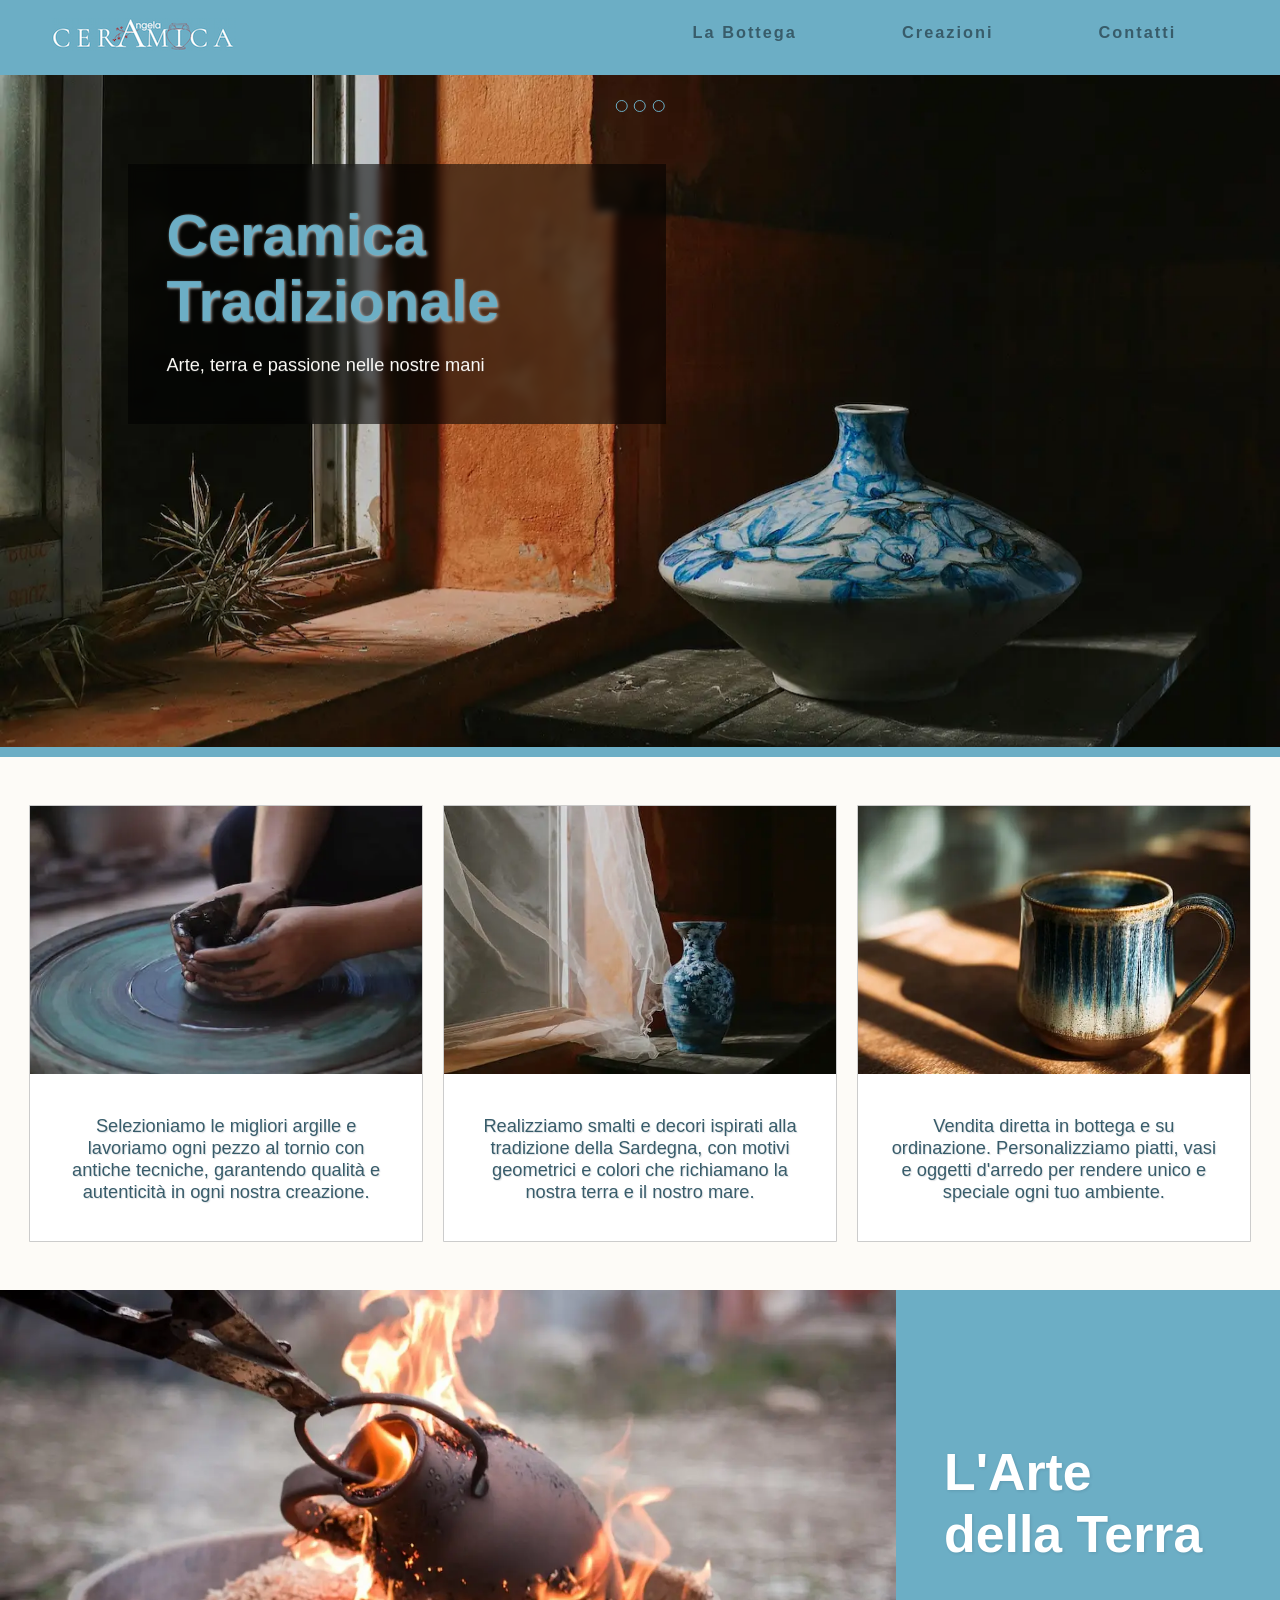
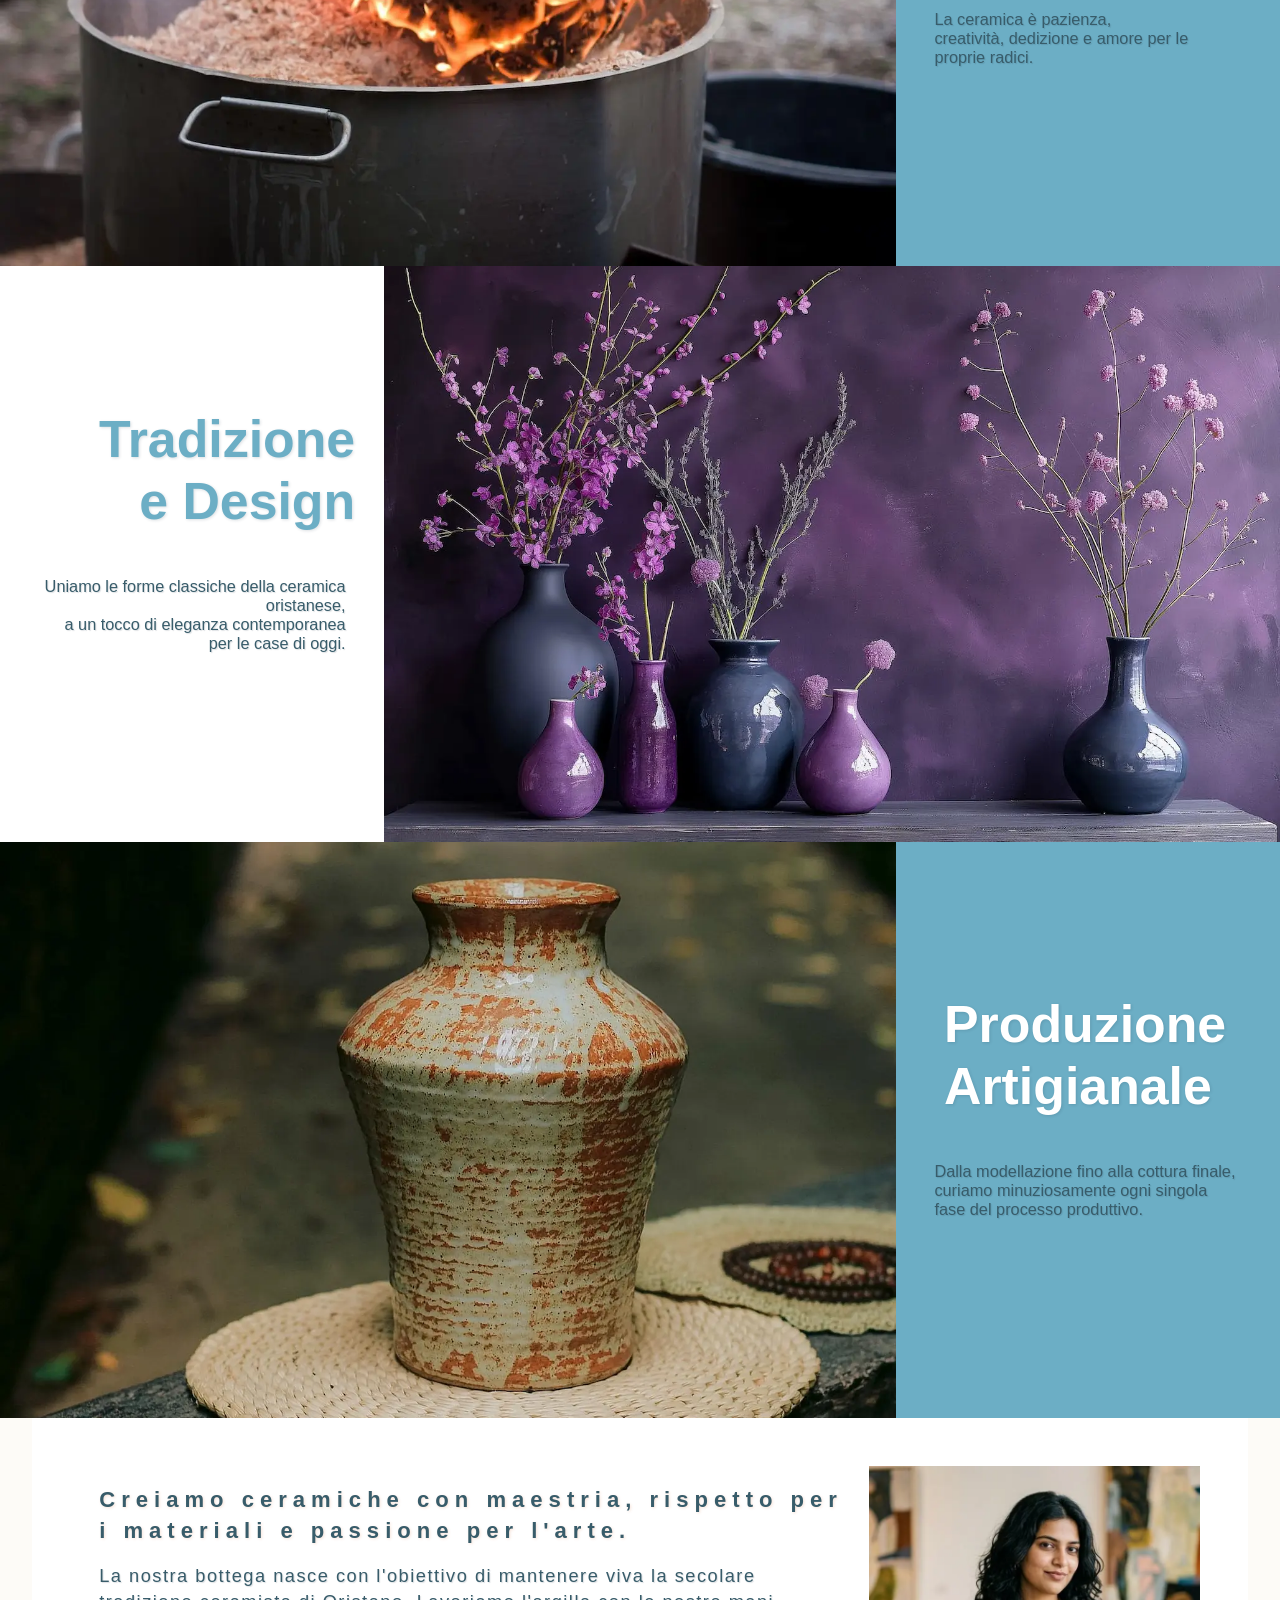
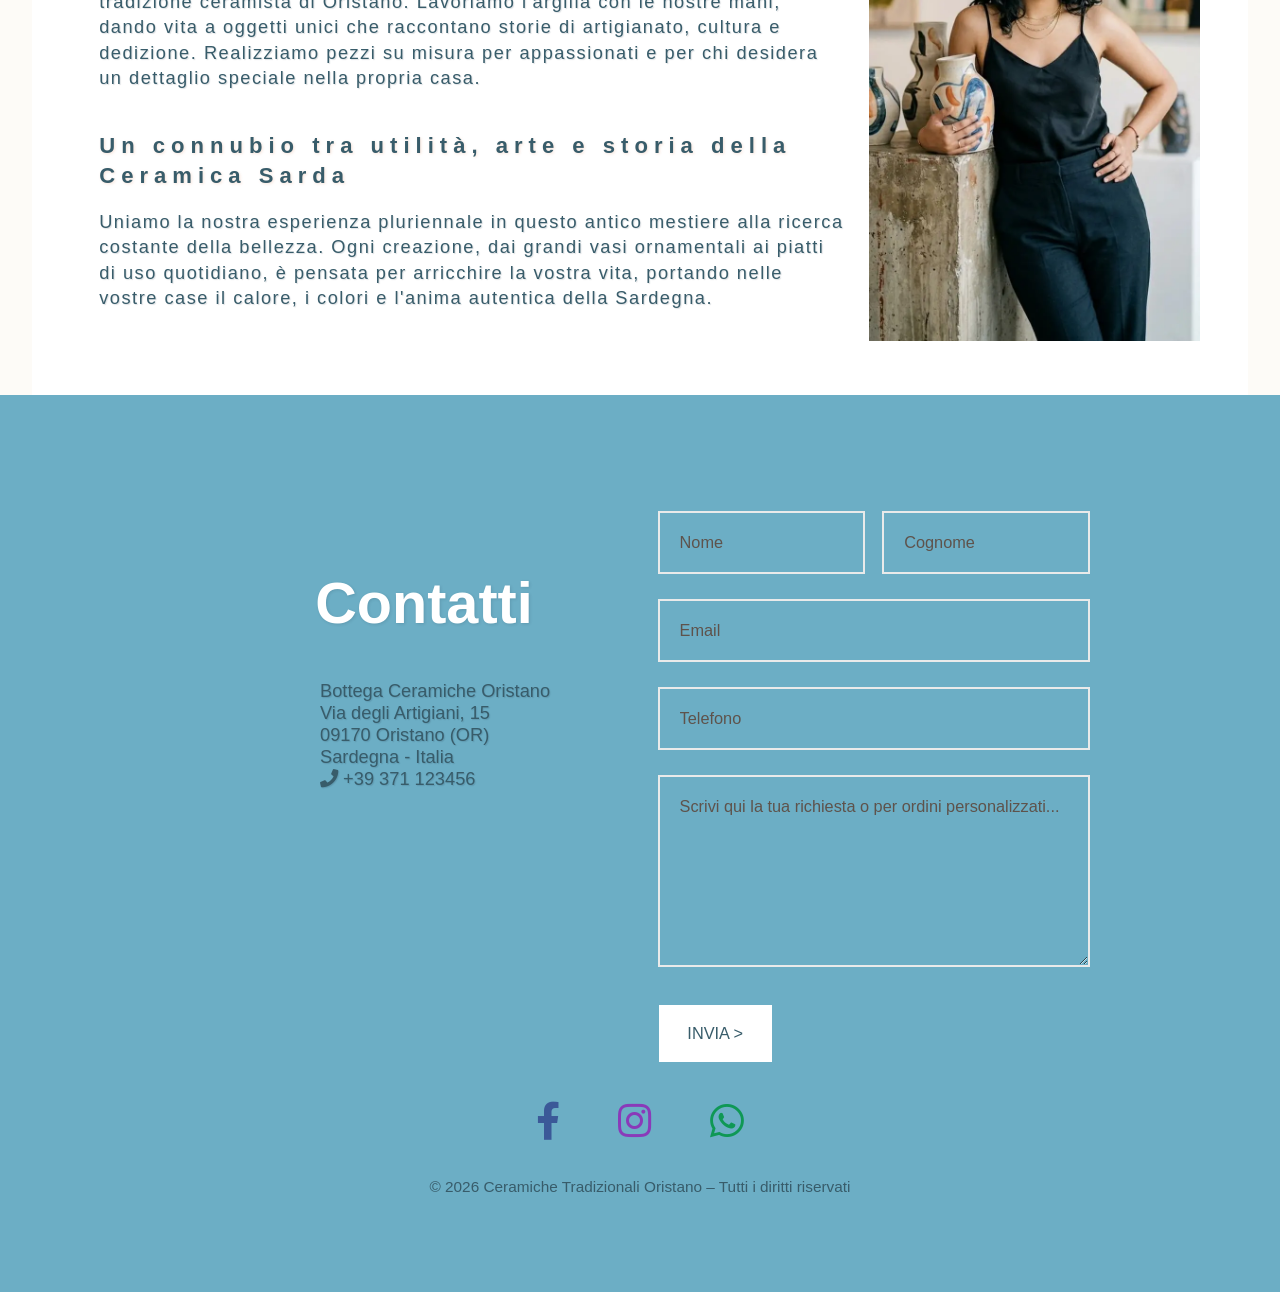
==== commit 85031164: "Images" ====
--- a/index.html
+++ b/index.html
@@ -135,7 +135,7 @@
                   height="798" fetchpriority="high" />
               </picture>
               <div class="text">
-                <h2 class="titolo-stile">Tradizione<br><span>Sarda</span></h2>
+                <h2 class="titolo-stile">Identità<br><span>Sarda</span></h2>
                 <p class="testo-stile">L'eredità culturale di Oristano in ogni forma</p>
               </div>
             </div>
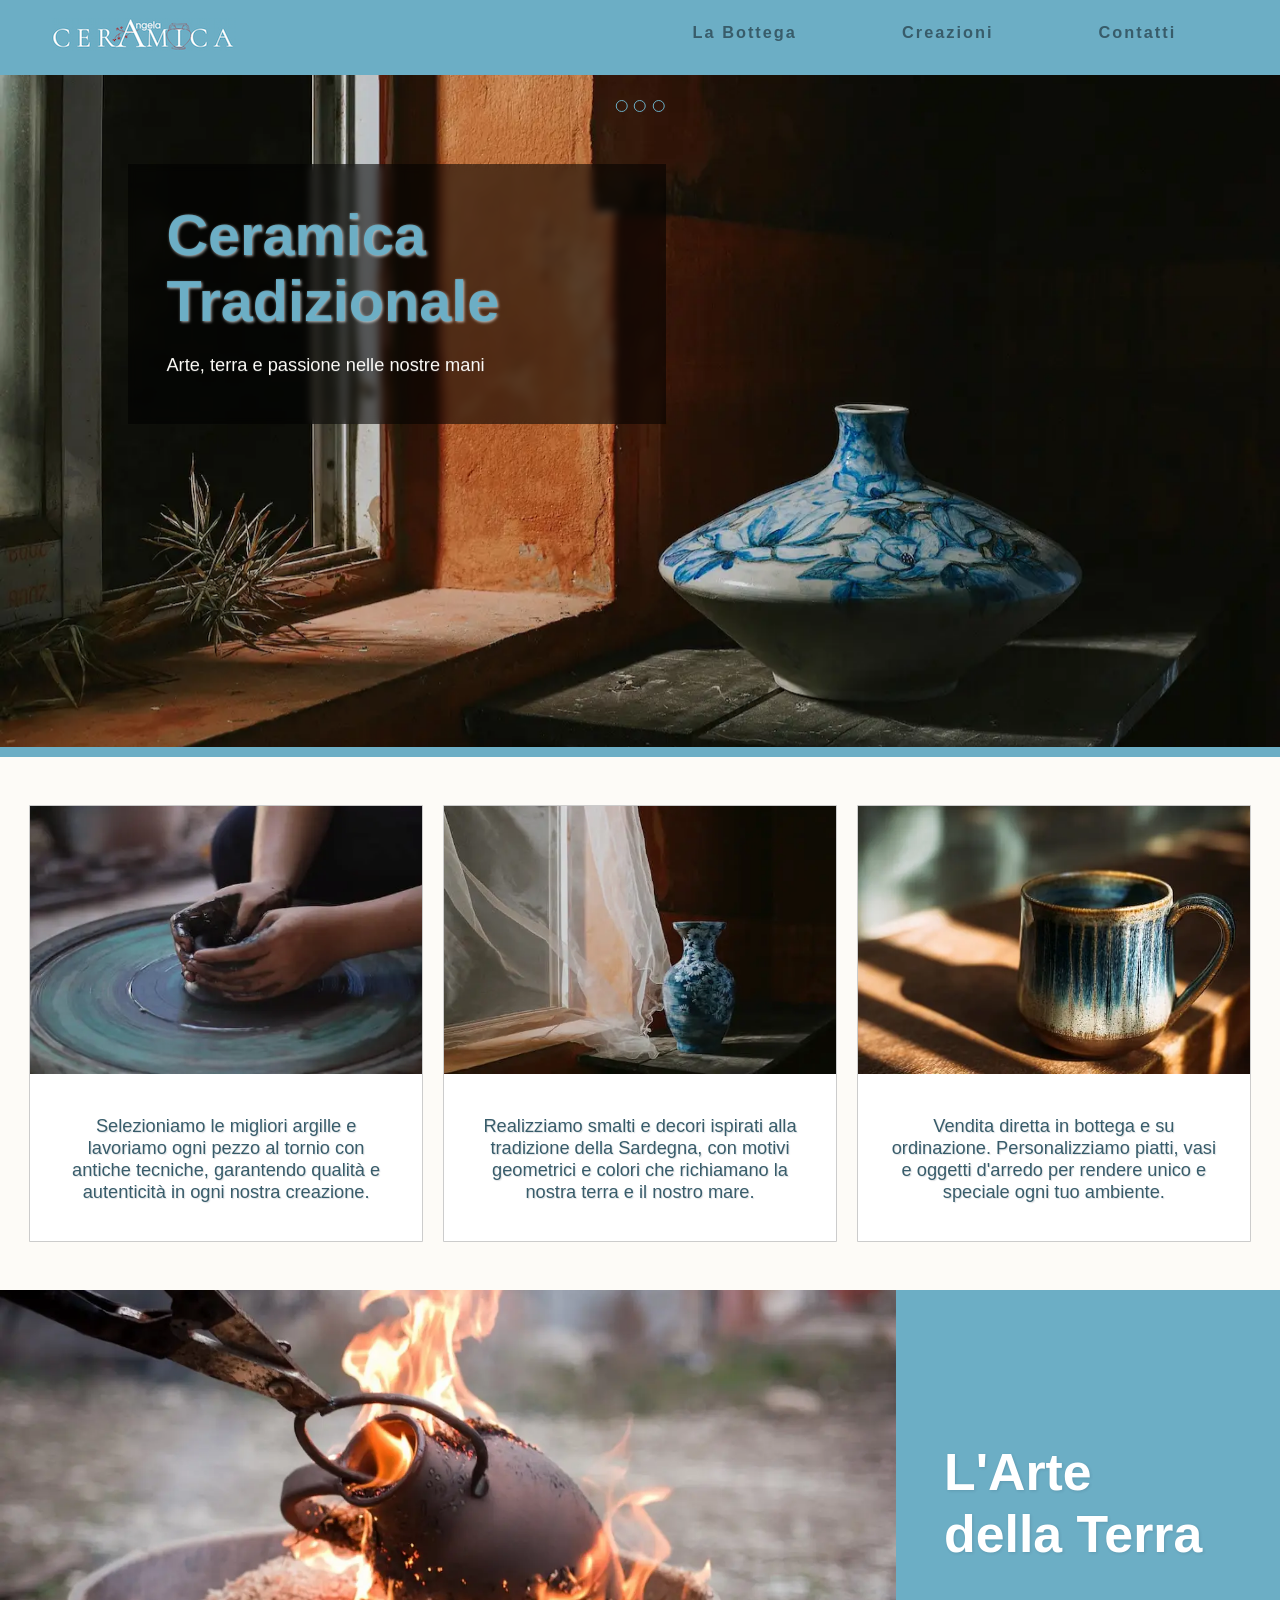
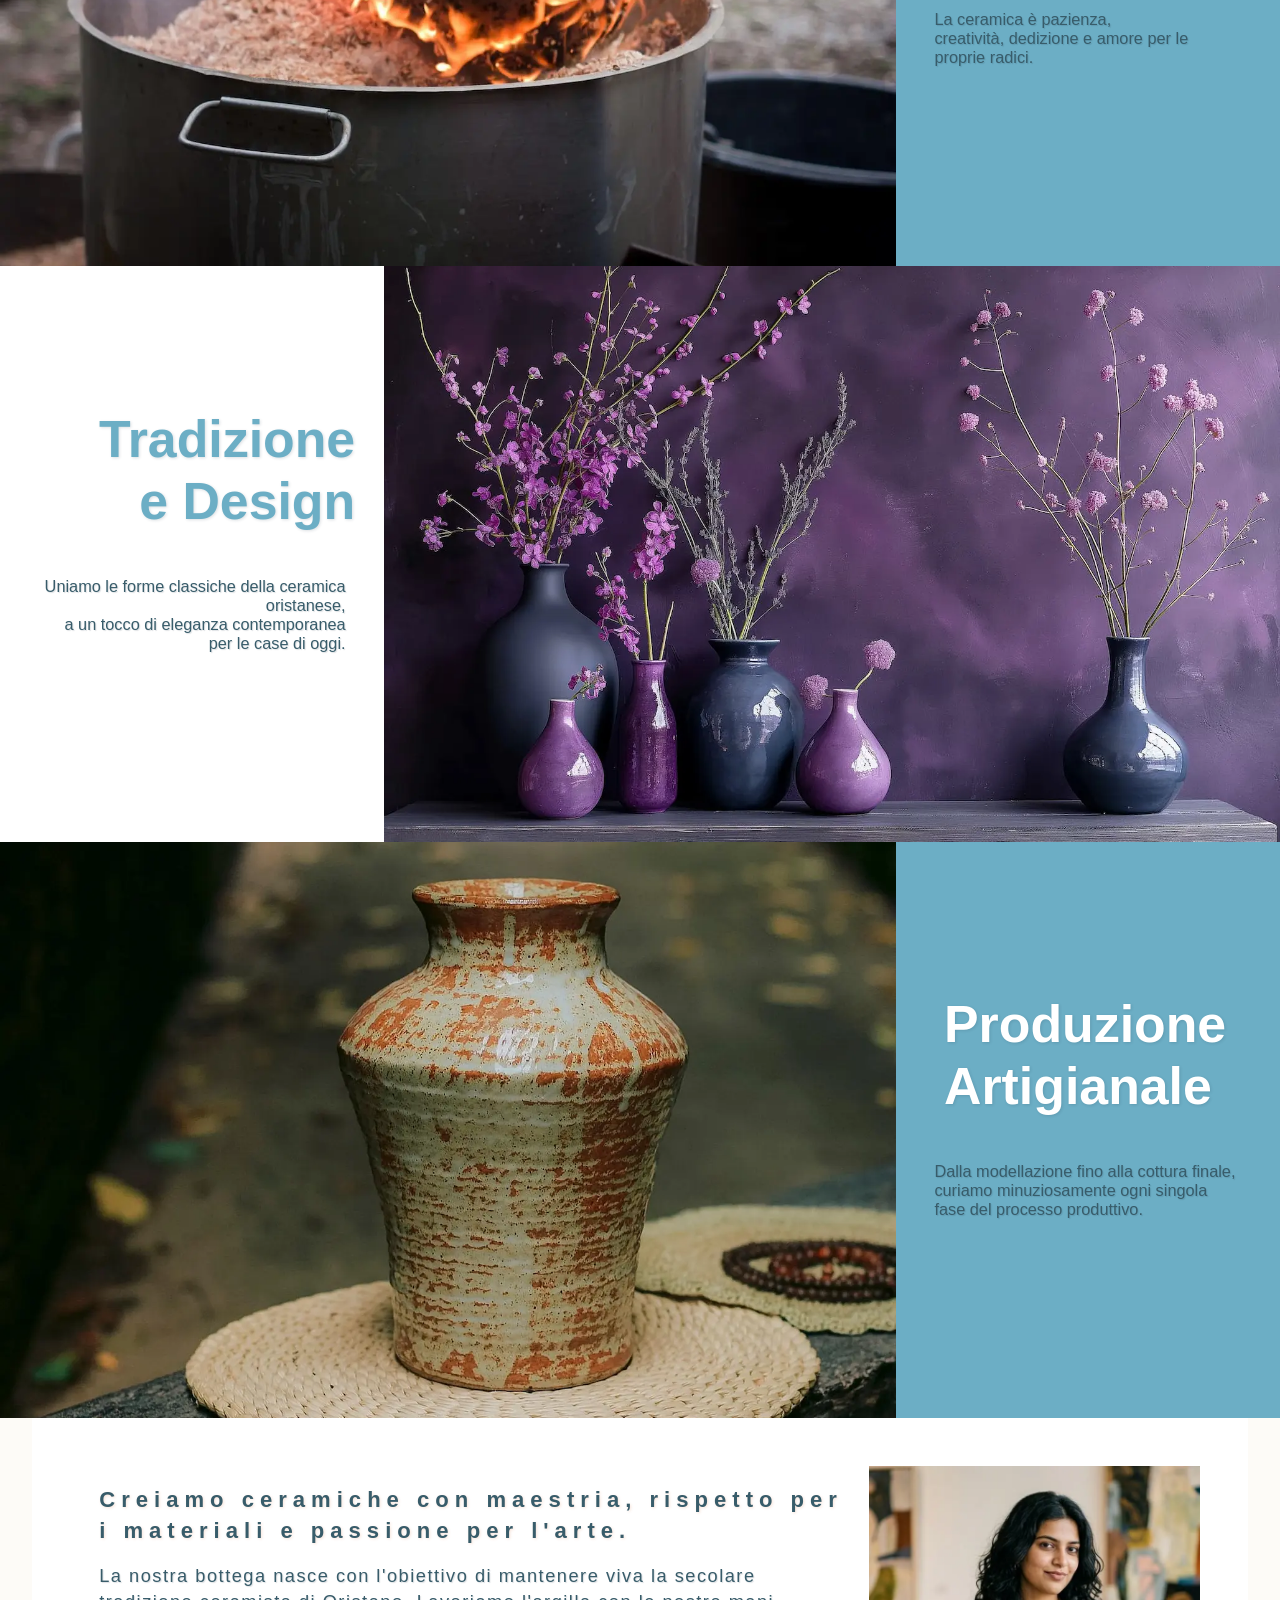
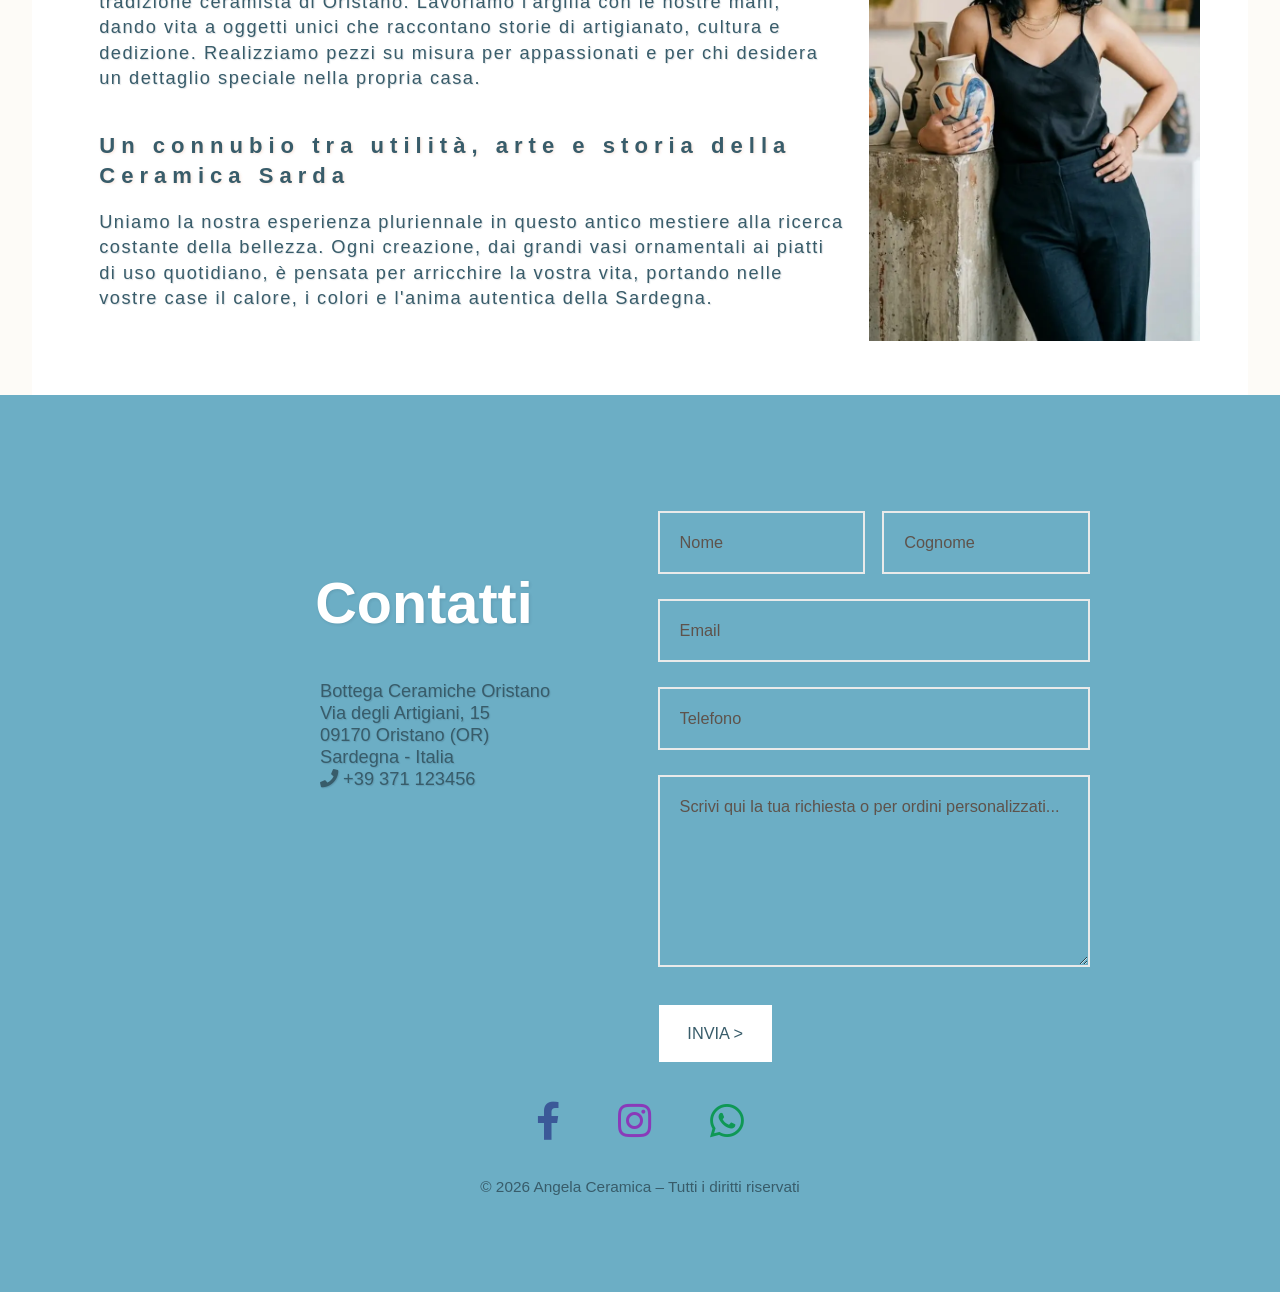
==== commit ba784b5f: "Angela Ceramica" ====
--- a/index.html
+++ b/index.html
@@ -7,7 +7,7 @@
     content="Bottega di ceramica a Oristano specializzata nella produzione e vendita di ceramiche tradizionali sarde. Creazioni artigianali uniche, vasi e oggetti d'arte fatti a mano." />
 
   <!-- META TAG PER LINK      -->
-  <meta property="og:title" content="Ceramiche Tradizionali Oristano - Bottega Artigiana" />
+  <meta property="og:title" content="Angela Ceramica - Bottega Artigiana" />
   <meta property="og:description"
     content="Scopri le nostre ceramiche tradizionali sarde realizzate a mano a Oristano. Pezzi unici per l'arredo e la tavola, unendo storia e design artigianale." />
 
@@ -25,7 +25,7 @@
   <!-- ========================================== -->
 
   <meta name="viewport" content="width=device-width, initial-scale=1.0" />
-  <title>Ceramiche Tradizionali Oristano | Bottega Artigiana</title>
+  <title>Angela Ceramica | Bottega Artigiana</title>
   <link rel="shortcut icon" type="image/x-icon" href="./images/logo.ico" />
   <link rel="preload" as="image" href="images/slide-one-768.webp" imagesrcset="
       images/slide-one-768.webp 768w,
@@ -51,7 +51,7 @@
         ./images/logo_white-370.webp
       " 
       sizes="(max-width: 768px) 185px, 370px"
-      width="185" height="41" alt="Logo Ceramiche Tradizionali Oristano" loading="eager"
+      width="185" height="41" alt="Logo Angela Ceramica" loading="eager"
         fetchpriority="high" />
     </a>
     <ul class="nav-links">
@@ -367,7 +367,7 @@
               class="fab fa-whatsapp"></i></a>
         </li>
       </ul>
-      <p class="footer-info">© 2026 Ceramiche Tradizionali Oristano – Tutti i diritti riservati
+      <p class="footer-info">© 2026 Angela Ceramica – Tutti i diritti riservati
       </p>
     </div>
   </div>
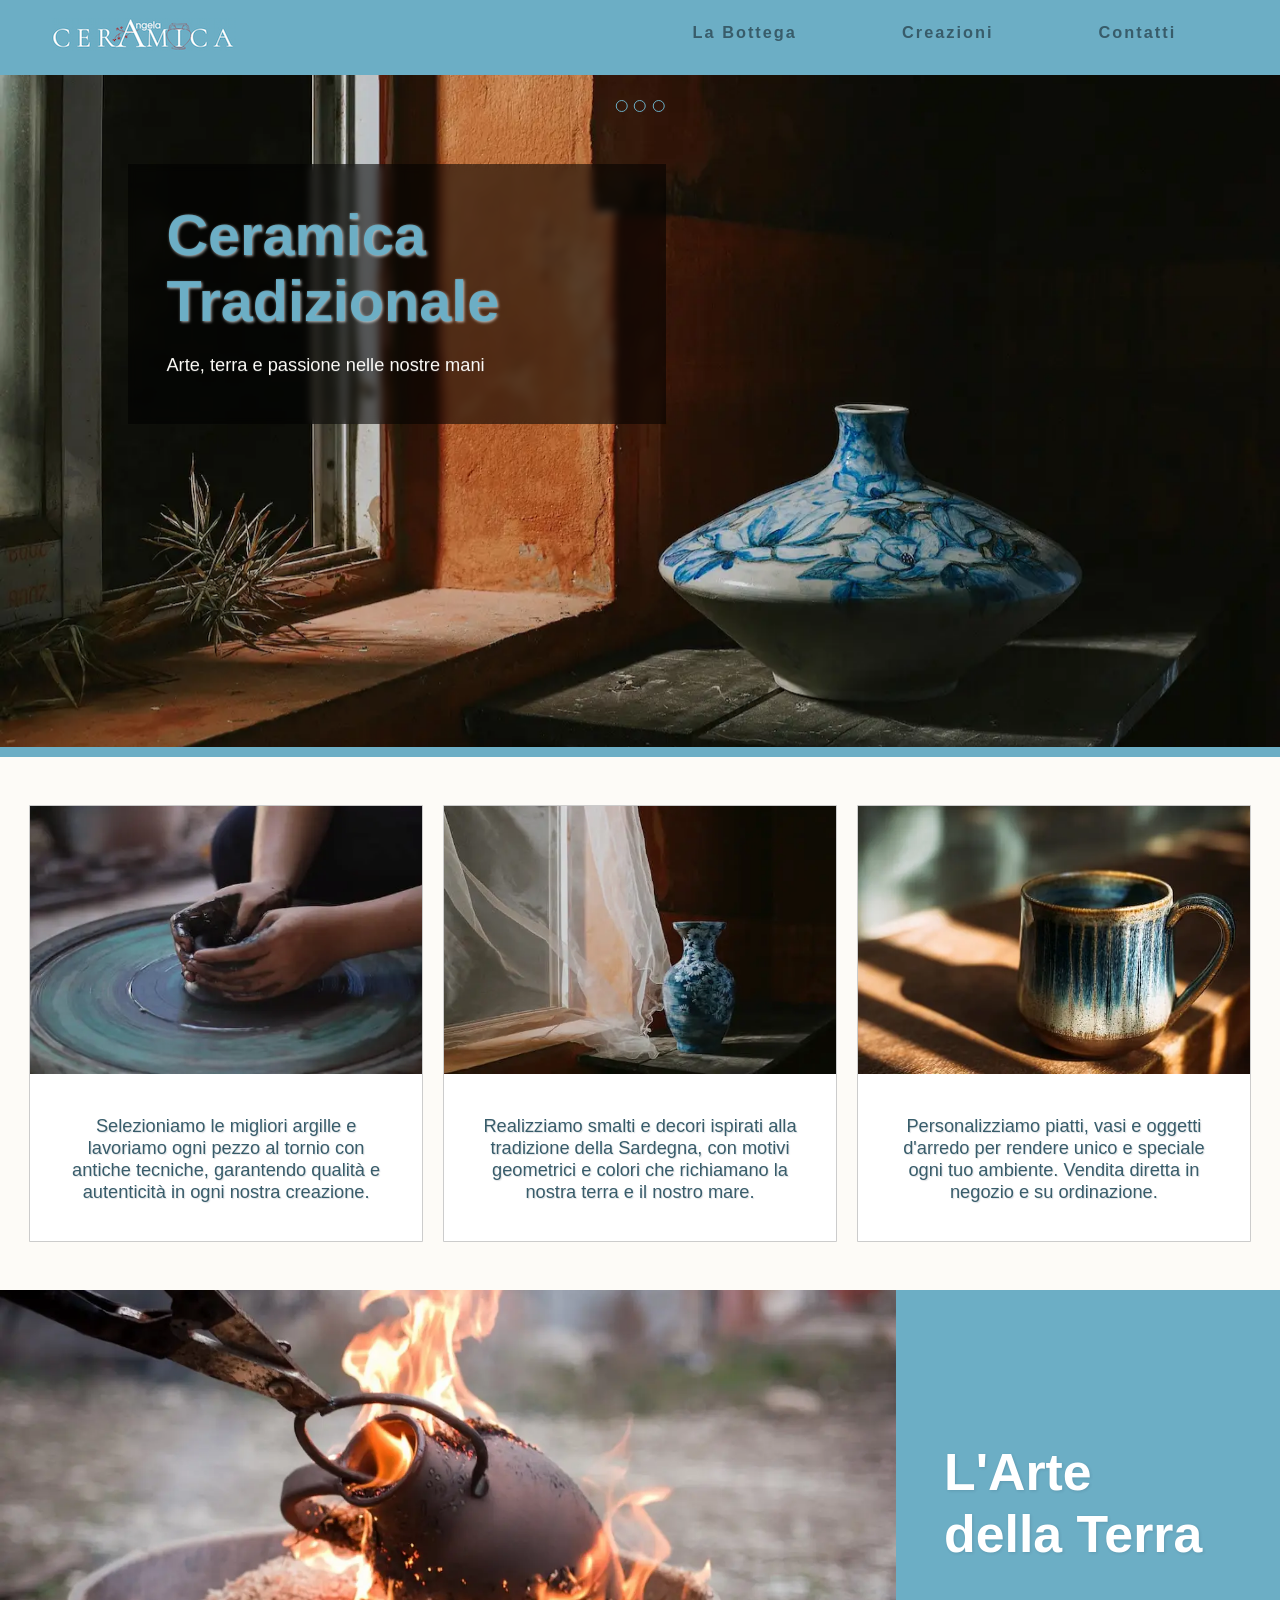
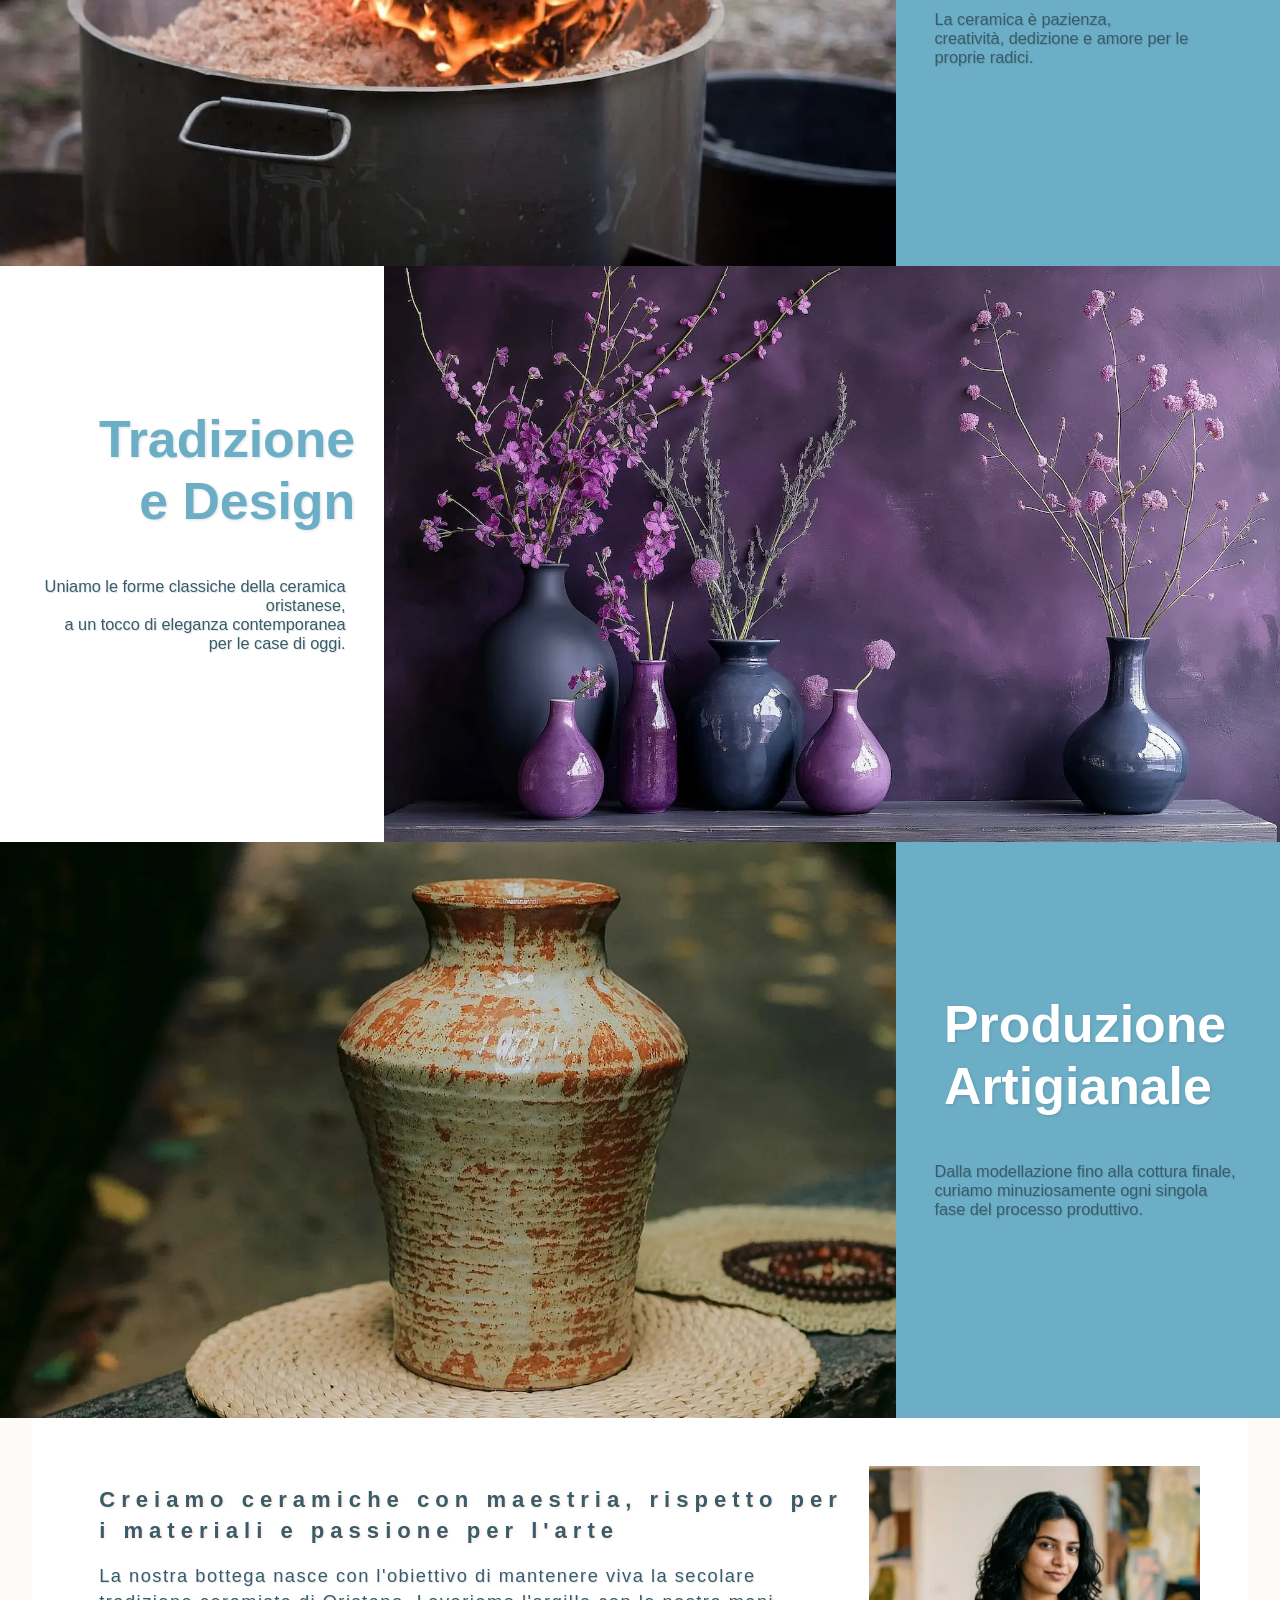
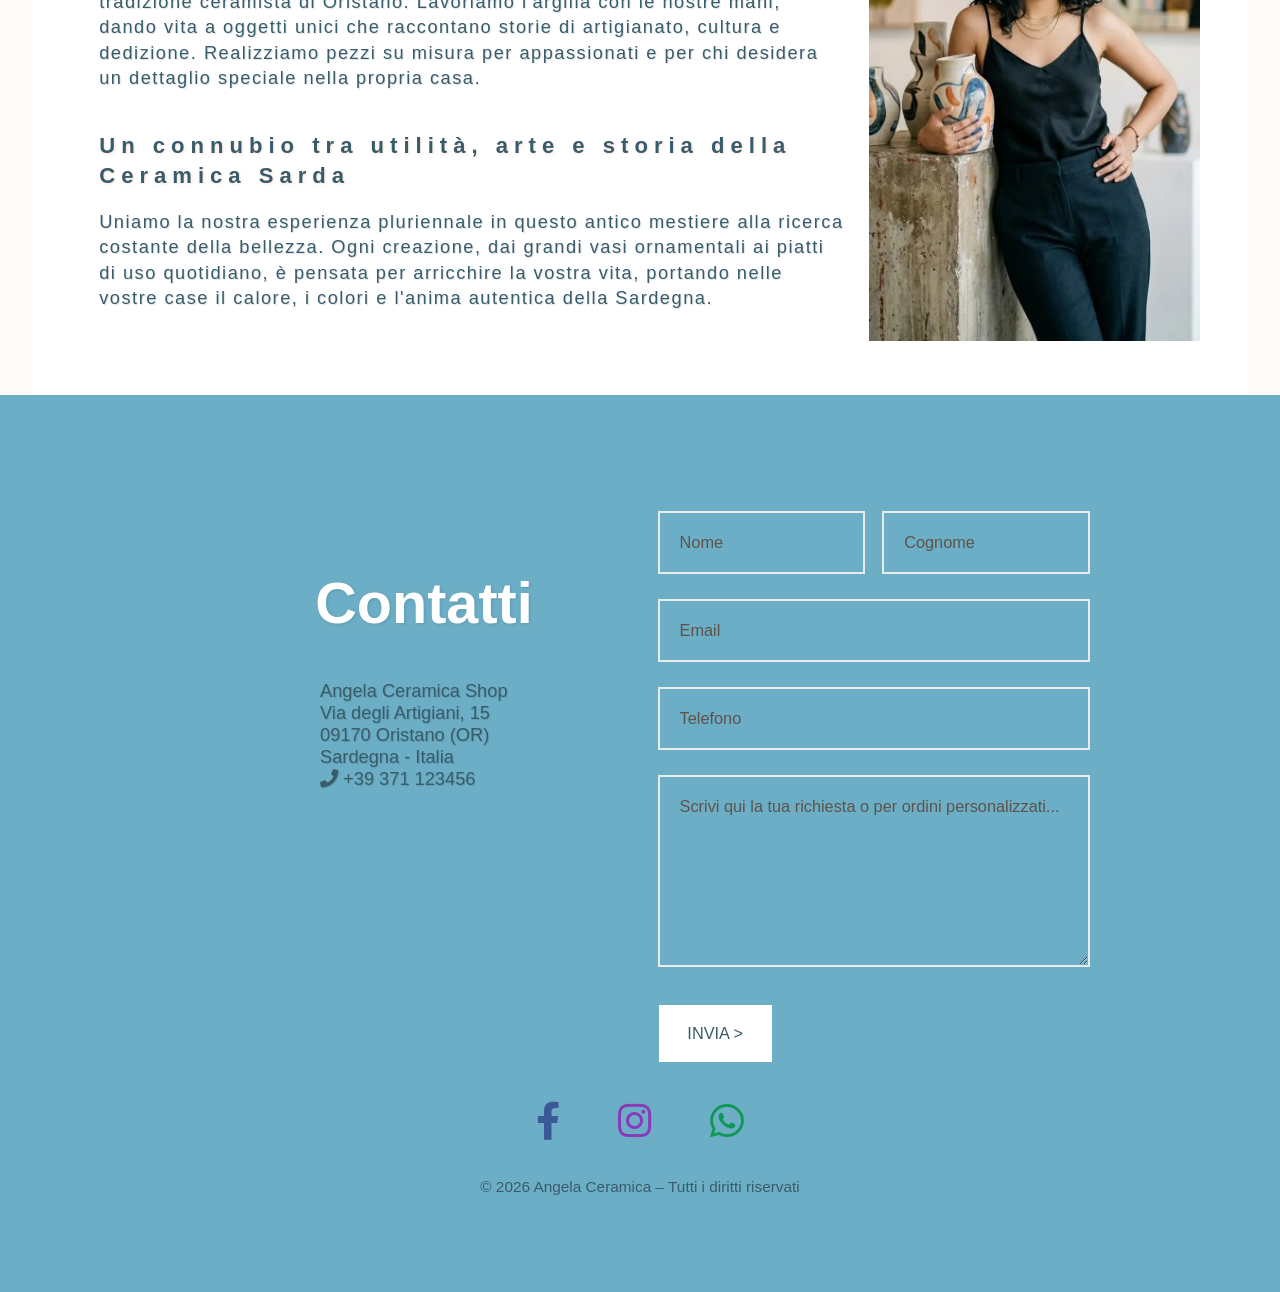
==== commit 68f95ec9: "Testi" ====
--- a/index.html
+++ b/index.html
@@ -49,9 +49,7 @@
       <img src="./images/logo_white-185.webp" srcset="
         ./images/logo_white-185.webp,
         ./images/logo_white-370.webp
-      " 
-      sizes="(max-width: 768px) 185px, 370px"
-      width="185" height="41" alt="Logo Angela Ceramica" loading="eager"
+      " sizes="(max-width: 768px) 185px, 370px" width="185" height="41" alt="Logo Angela Ceramica" loading="eager"
         fetchpriority="high" />
     </a>
     <ul class="nav-links">
@@ -72,7 +70,8 @@
     <!-- home section starts  -->
     <section class="home" id="home">
       <h1 class="sr-only">
-        Bottega artigiana di ceramica a Oristano, specializzata nella produzione e vendita di ceramiche tradizionali sarde, vasi, piatti decorati e sculture in terracotta.
+        Bottega artigiana di ceramica a Oristano, specializzata nella produzione e vendita di ceramiche tradizionali
+        sarde, vasi, piatti decorati e sculture in terracotta.
       </h1>
       <div class="content">
 
@@ -91,8 +90,8 @@
                  (max-width: 1024px) 768px,
                  1440px" fetchpriority="high" />
                 <img src="images/slide-one-1024.webp"
-                  alt="Artigiana ceramista di Oristano che modella l'argilla al tornio" width="1440" height="798"
-                  fetchpriority="high" decoding="async" loading="eager" />
+                  alt="Artigiana ceramista di Oristano, in Sardegna, che modella l'argilla al tornio" width="1440"
+                  height="798" fetchpriority="high" decoding="async" loading="eager" />
               </picture>
               <div class="text">
                 <h2 class="titolo-stile">Ceramica<br /><span>Tradizionale</span></h2>
@@ -111,8 +110,8 @@
                  (max-width: 1024px) 90vw,
                  900px" />
                 <img src="images/slide-two-1024.webp"
-                  alt="Dettaglio di vasi e ceramiche sarde dipinte a mano nella bottega di Oristano" width="1440"
-                  height="798" loading="lazy" />
+                  alt="Dettaglio di vasi e ceramiche sarde dipinte a mano nella bottega artistica di Oristano"
+                  width="1440" height="798" loading="lazy" />
               </picture>
               <div class="text">
                 <h2 class="titolo-stile">Pezzi unici<br><span>e di Qualità</span></h2>
@@ -163,7 +162,8 @@
                 </picture>
               </div>
               <div class="box-text">
-                <p>Selezioniamo le migliori argille e lavoriamo ogni pezzo al tornio con antiche tecniche, garantendo qualità e autenticità in ogni nostra creazione.
+                <p>Selezioniamo le migliori argille e lavoriamo ogni pezzo al tornio con antiche tecniche, garantendo
+                  qualità e autenticità in ogni nostra creazione.
                 </p>
               </div>
             </div>
@@ -176,7 +176,8 @@
                 </picture>
               </div>
               <div class="box-text">
-                <p>Realizziamo smalti e decori ispirati alla tradizione della Sardegna, con motivi geometrici e colori che richiamano la nostra terra e il nostro mare.</p>
+                <p>Realizziamo smalti e decori ispirati alla tradizione della Sardegna, con motivi geometrici e colori
+                  che richiamano la nostra terra e il nostro mare.</p>
               </div>
             </div>
             <div class="box">
@@ -184,11 +185,13 @@
                 <picture>
                   <source srcset="./images/card-three.webp" type="image/webp" />
                   <img width="480" height="240" src="./images/card-three.jpg"
-                    alt="Consegna e vendita di ceramiche artigianali personalizzate" loading="lazy" />
+                    alt="Consegna e vendita di ceramiche artigianali personalizzate. vendita diretta in negozio e su ordinazione"
+                    loading="lazy" />
                 </picture>
               </div>
               <div class="box-text">
-                <p>Vendita diretta in bottega e su ordinazione. Personalizziamo piatti, vasi e oggetti d'arredo per rendere unico e speciale ogni tuo ambiente.</p>
+                <p>Personalizziamo piatti, vasi e oggetti d'arredo per rendere unico e speciale ogni tuo ambiente.
+                  Vendita diretta in negozio e su ordinazione. </p>
               </div>
             </div>
           </div>
@@ -226,9 +229,8 @@
           images/banner-two-768.webp   768w,
           images/banner-two-1440.webp 1440w
         " sizes="(max-width: 480px) 100vw, (max-width: 1024px) 768px, 1440px" />
-                <img src="images/banner-two.jpg"
-                  alt="Collezione di ceramiche tradizionali finite e decorate a mano" loading="lazy"
-                  width="1440" height="600" style="display: block" />
+                <img src="images/banner-two.jpg" alt="Collezione di ceramiche tradizionali finite e decorate a mano"
+                  loading="lazy" width="1440" height="600" style="display: block" />
               </picture>
             </div>
             <div class="content">
@@ -268,14 +270,20 @@
           <div class="flex-ajx">
             <section class="colajx mainajx">
               <div id="update">
-                <h2>Creiamo ceramiche con maestria, rispetto per i materiali e passione per l'arte.
+                <h2>Creiamo ceramiche con maestria, rispetto per i materiali e passione per l'arte
                 </h2>
-                <p>La nostra bottega nasce con l'obiettivo di mantenere viva la secolare tradizione ceramista di Oristano. Lavoriamo l'argilla con le nostre mani, dando vita a oggetti unici che raccontano storie di artigianato, cultura e dedizione. Realizziamo pezzi su misura per appassionati e per chi desidera un dettaglio speciale nella propria casa.
+                <p>La nostra bottega nasce con l'obiettivo di mantenere viva la secolare tradizione ceramista di
+                  Oristano. Lavoriamo l'argilla con le nostre mani, dando vita a oggetti unici che raccontano storie di
+                  artigianato, cultura e dedizione. Realizziamo pezzi su misura per appassionati e per chi desidera un
+                  dettaglio speciale nella propria casa.
                 </p>
 
                 <h2>Un connubio tra utilità, arte e storia della Ceramica Sarda</h2>
                 </h2>
-                <p>Uniamo la nostra esperienza pluriennale in questo antico mestiere alla ricerca costante della bellezza. Ogni creazione, dai grandi vasi ornamentali ai piatti di uso quotidiano, è pensata per arricchire la vostra vita, portando nelle vostre case il calore, i colori e l'anima autentica della Sardegna.</p>
+                <p>Uniamo la nostra esperienza pluriennale in questo antico mestiere alla ricerca costante della
+                  bellezza. Ogni creazione, dai grandi vasi ornamentali ai piatti di uso quotidiano, è pensata per
+                  arricchire la vostra vita, portando nelle vostre case il calore, i colori e l'anima autentica della
+                  Sardegna.</p>
               </div>
             </section>
             <aside class="colajx sidebar">
@@ -296,7 +304,7 @@
           <div class="column">
             <div class="content">
               <h2 class="heading">Contatti</h2>
-              <p>Bottega Ceramiche Oristano<br />
+              <p>Angela Ceramica Shop<br />
                 <span>Via degli Artigiani, 15</span><br />
                 <span>09170 Oristano (OR)</span><br />
                 <span>Sardegna - Italia</span><br />
@@ -327,7 +335,8 @@
                 </div>
 
                 <div class="msg">
-                  <textarea class="area" name="Messaggio" placeholder="Scrivi qui la tua richiesta o per ordini personalizzati..." id="message"
+                  <textarea class="area" name="Messaggio"
+                    placeholder="Scrivi qui la tua richiesta o per ordini personalizzati..." id="message"
                     aria-label="Messaggio" autocomplete="off" required></textarea>
                 </div>
 
@@ -377,7 +386,8 @@
   <div class="wrapper">
     <div id="consent-popup" class="hidden">
       <p>
-        Questo sito utilizza i cookie per migliorare i servizi e l'esperienza dell'utente. Continuando la navigazione, accetti il loro utilizzo. Puoi visualizzare qui la nostra <a href="cookie-policy.html">cookie policy</a>.
+        Questo sito utilizza i cookie per migliorare i servizi e l'esperienza dell'utente. Continuando la navigazione,
+        accetti il loro utilizzo. Puoi visualizzare qui la nostra <a href="cookie-policy.html">cookie policy</a>.
       </p>
       <div class="item">
         <a id="accept" type="button">OK</a>
